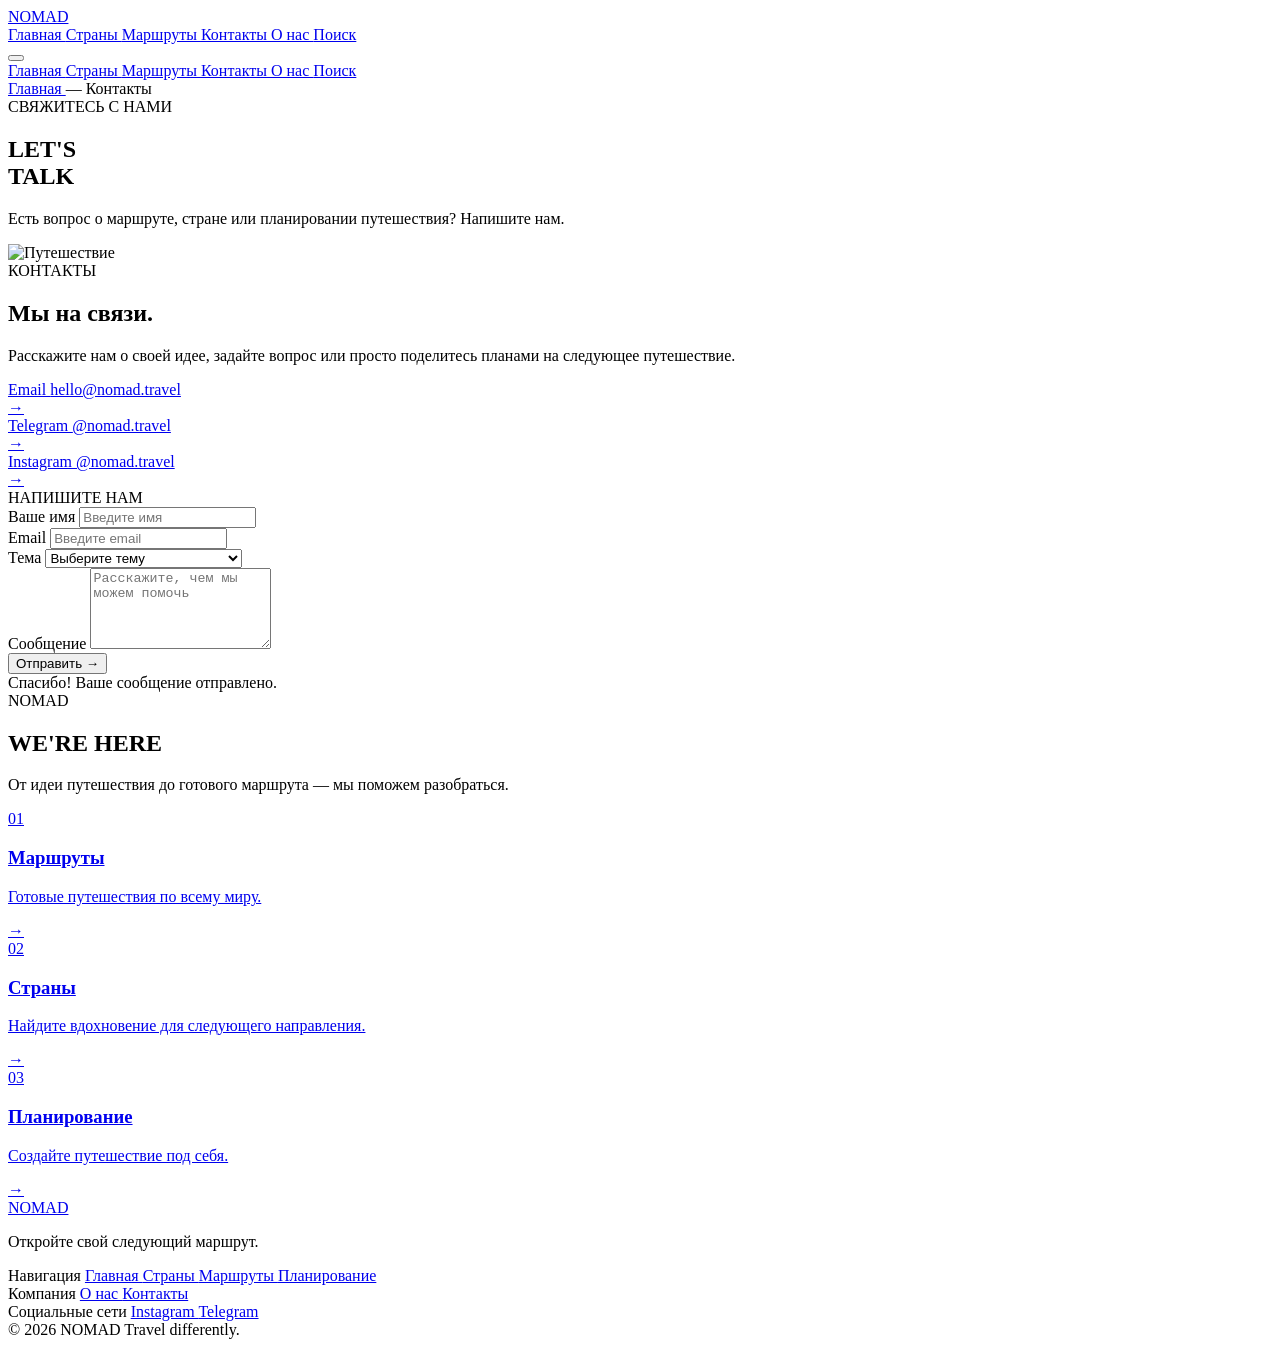
==== contacts.html @ 518cdc27 "Create contacts.html" ====
<!DOCTYPE html>
<html lang="ru">

<head>

    <meta charset="UTF-8">

    <meta
        name="viewport"
        content="width=device-width, initial-scale=1.0"
    >

    <meta
        name="description"
        content="NOMAD — свяжитесь с нами по вопросам путешествий, маршрутов и планирования."
    >

    <title>NOMAD — Контакты</title>


    <!-- Google Font -->

    <link rel="preconnect" href="https://fonts.googleapis.com">

    <link
        rel="preconnect"
        href="https://fonts.gstatic.com"
        crossorigin
    >

    <link
        href="https://fonts.googleapis.com/css2?family=Manrope:wght@400;500;600;700&display=swap"
        rel="stylesheet"
    >


    <!-- CSS -->

    <link
        rel="stylesheet"
        href="css/contacts.css"
    >

</head>


<body>


    <!-- =========================================
         HEADER
    ========================================== -->

    <header class="header">

        <div class="container header__inner">


            <a
                href="index.html"
                class="logo"
            >
                NOMAD
            </a>


            <nav class="navigation">

                <a
                    href="index.html"
                    class="navigation__link"
                >
                    Главная
                </a>

                <a
                    href="countries.html"
                    class="navigation__link"
                >
                    Страны
                </a>

                <a
                    href="routes.html"
                    class="navigation__link"
                >
                    Маршруты
                </a>

                <a
                    href="contacts.html"
                    class="navigation__link active"
                >
                    Контакты
                </a>

                <a
                    href="about.html"
                    class="navigation__link"
                >
                    О нас
                </a>

                <a
                    href="search.html"
                    class="navigation__search"
                >
                    <span class="search-icon"></span>
                    Поиск
                </a>

            </nav>


            <!-- Mobile menu -->

            <button
                class="menu-button"
                type="button"
                aria-label="Открыть меню"
                aria-expanded="false"
            >

                <span></span>
                <span></span>
                <span></span>

            </button>

        </div>


        <!-- Mobile navigation -->

        <div class="mobile-navigation">

            <a href="index.html">
                Главная
            </a>

            <a href="countries.html">
                Страны
            </a>

            <a href="routes.html">
                Маршруты
            </a>

            <a href="contacts.html">
                Контакты
            </a>

            <a href="about.html">
                О нас
            </a>

            <a href="search.html">
                Поиск
            </a>

        </div>

    </header>



    <main>


        <!-- =========================================
             CONTACT HERO
        ========================================== -->

        <section class="contact-hero">

            <div class="container">


                <!-- Breadcrumb -->

                <div class="breadcrumb">

                    <a href="index.html">
                        Главная
                    </a>

                    <span>—</span>

                    <span>
                        Контакты
                    </span>

                </div>



                <div class="contact-hero__grid">


                    <div class="contact-hero__content">


                        <span class="section-label">
                            СВЯЖИТЕСЬ С НАМИ
                        </span>


                        <h1>
                            LET'S
                            <br>
                            TALK
                        </h1>


                        <p>
                            Есть вопрос о маршруте, стране
                            или планировании путешествия?
                            Напишите нам.
                        </p>


                    </div>



                    <div class="contact-hero__image">

                        <img
                            src="https://images.unsplash.com/photo-1527631746610-bca00a040d60?auto=format&fit=crop&w=1600&q=90"
                            alt="Путешествие"
                        >

                    </div>


                </div>

            </div>

        </section>



        <!-- =========================================
             CONTACT INFORMATION
        ========================================== -->

        <section class="contact-info">

            <div class="container">

                <div class="contact-info__grid">


                    <!-- CONTACTS -->

                    <div class="contact-details">


                        <span class="section-label">
                            КОНТАКТЫ
                        </span>


                        <h2>
                            Мы на связи.
                        </h2>


                        <p class="contact-details__text">
                            Расскажите нам о своей идее,
                            задайте вопрос или просто
                            поделитесь планами на
                            следующее путешествие.
                        </p>



                        <div class="contact-links">


                            <a
                                href="mailto:hello@nomad.travel"
                                class="contact-link"
                            >

                                <div>

                                    <span class="contact-link__label">
                                        Email
                                    </span>

                                    <span class="contact-link__value">
                                        hello@nomad.travel
                                    </span>

                                </div>

                                <span class="contact-link__arrow">
                                    →
                                </span>

                            </a>



                            <a
                                href="#"
                                class="contact-link"
                            >

                                <div>

                                    <span class="contact-link__label">
                                        Telegram
                                    </span>

                                    <span class="contact-link__value">
                                        @nomad.travel
                                    </span>

                                </div>

                                <span class="contact-link__arrow">
                                    →
                                </span>

                            </a>



                            <a
                                href="#"
                                class="contact-link"
                            >

                                <div>

                                    <span class="contact-link__label">
                                        Instagram
                                    </span>

                                    <span class="contact-link__value">
                                        @nomad.travel
                                    </span>

                                </div>

                                <span class="contact-link__arrow">
                                    →
                                </span>

                            </a>


                        </div>

                    </div>



                    <!-- FORM -->

                    <div class="contact-form-wrapper">


                        <span class="section-label">
                            НАПИШИТЕ НАМ
                        </span>


                        <form
                            class="contact-form"
                            id="contactForm"
                        >


                            <div class="form-field">

                                <label for="name">
                                    Ваше имя
                                </label>

                                <input
                                    type="text"
                                    id="name"
                                    name="name"
                                    placeholder="Введите имя"
                                    required
                                >

                            </div>



                            <div class="form-field">

                                <label for="email">
                                    Email
                                </label>

                                <input
                                    type="email"
                                    id="email"
                                    name="email"
                                    placeholder="Введите email"
                                    required
                                >

                            </div>



                            <div class="form-field">

                                <label for="subject">
                                    Тема
                                </label>

                                <select
                                    id="subject"
                                    name="subject"
                                >

                                    <option value="">
                                        Выберите тему
                                    </option>

                                    <option value="route">
                                        Готовый маршрут
                                    </option>

                                    <option value="planning">
                                        Планирование путешествия
                                    </option>

                                    <option value="country">
                                        Вопрос о стране
                                    </option>

                                    <option value="other">
                                        Другое
                                    </option>

                                </select>

                            </div>



                            <div class="form-field">

                                <label for="message">
                                    Сообщение
                                </label>

                                <textarea
                                    id="message"
                                    name="message"
                                    rows="5"
                                    placeholder="Расскажите, чем мы можем помочь"
                                    required
                                ></textarea>

                            </div>



                            <button
                                type="submit"
                                class="form-button"
                            >

                                Отправить

                                <span>
                                    →
                                </span>

                            </button>


                            <div
                                class="form-success"
                                id="formSuccess"
                            >
                                Спасибо! Ваше сообщение отправлено.
                            </div>


                        </form>

                    </div>


                </div>

            </div>

        </section>



        <!-- =========================================
             WE ARE HERE
        ========================================== -->

        <section class="we-are-here">

            <div class="container">


                <div class="we-are-here__top">


                    <div>

                        <span class="section-label">
                            NOMAD
                        </span>

                        <h2>
                            WE'RE HERE
                        </h2>

                    </div>


                    <p>
                        От идеи путешествия до готового
                        маршрута — мы поможем разобраться.
                    </p>


                </div>



                <div class="contact-cards">


                    <!-- CARD 01 -->

                    <a
                        href="routes.html"
                        class="contact-card"
                    >

                        <div class="contact-card__number">
                            01
                        </div>


                        <div class="contact-card__content">

                            <h3>
                                Маршруты
                            </h3>

                            <p>
                                Готовые путешествия
                                по всему миру.
                            </p>

                        </div>


                        <span class="contact-card__arrow">
                            →
                        </span>

                    </a>



                    <!-- CARD 02 -->

                    <a
                        href="countries.html"
                        class="contact-card"
                    >

                        <div class="contact-card__number">
                            02
                        </div>


                        <div class="contact-card__content">

                            <h3>
                                Страны
                            </h3>

                            <p>
                                Найдите вдохновение
                                для следующего направления.
                            </p>

                        </div>


                        <span class="contact-card__arrow">
                            →
                        </span>

                    </a>



                    <!-- CARD 03 -->

                    <a
                        href="plan.html"
                        class="contact-card"
                    >

                        <div class="contact-card__number">
                            03
                        </div>


                        <div class="contact-card__content">

                            <h3>
                                Планирование
                            </h3>

                            <p>
                                Создайте путешествие
                                под себя.
                            </p>

                        </div>


                        <span class="contact-card__arrow">
                            →
                        </span>

                    </a>


                </div>

            </div>

        </section>


    </main>



    <!-- =========================================
         FOOTER
    ========================================== -->

    <footer class="footer">

        <div class="container">


            <div class="footer__top">


                <div class="footer__brand">

                    <a
                        href="index.html"
                        class="logo"
                    >
                        NOMAD
                    </a>


                    <p>
                        Откройте свой следующий маршрут.
                    </p>

                </div>



                <div class="footer__links">


                    <div class="footer__column">

                        <span>
                            Навигация
                        </span>

                        <a href="index.html">
                            Главная
                        </a>

                        <a href="countries.html">
                            Страны
                        </a>

                        <a href="routes.html">
                            Маршруты
                        </a>

                        <a href="plan.html">
                            Планирование
                        </a>

                    </div>



                    <div class="footer__column">

                        <span>
                            Компания
                        </span>

                        <a href="about.html">
                            О нас
                        </a>

                        <a href="contacts.html">
                            Контакты
                        </a>

                    </div>



                    <div class="footer__column">

                        <span>
                            Социальные сети
                        </span>

                        <a href="#">
                            Instagram
                        </a>

                        <a href="#">
                            Telegram
                        </a>

                    </div>


                </div>


            </div>



            <div class="footer__bottom">

                <span>
                    © 2026 NOMAD
                </span>

                <span>
                    Travel differently.
                </span>

            </div>


        </div>

    </footer>



    <!-- JavaScript -->

    <script src="js/contacts.js"></script>

</body>

</html>
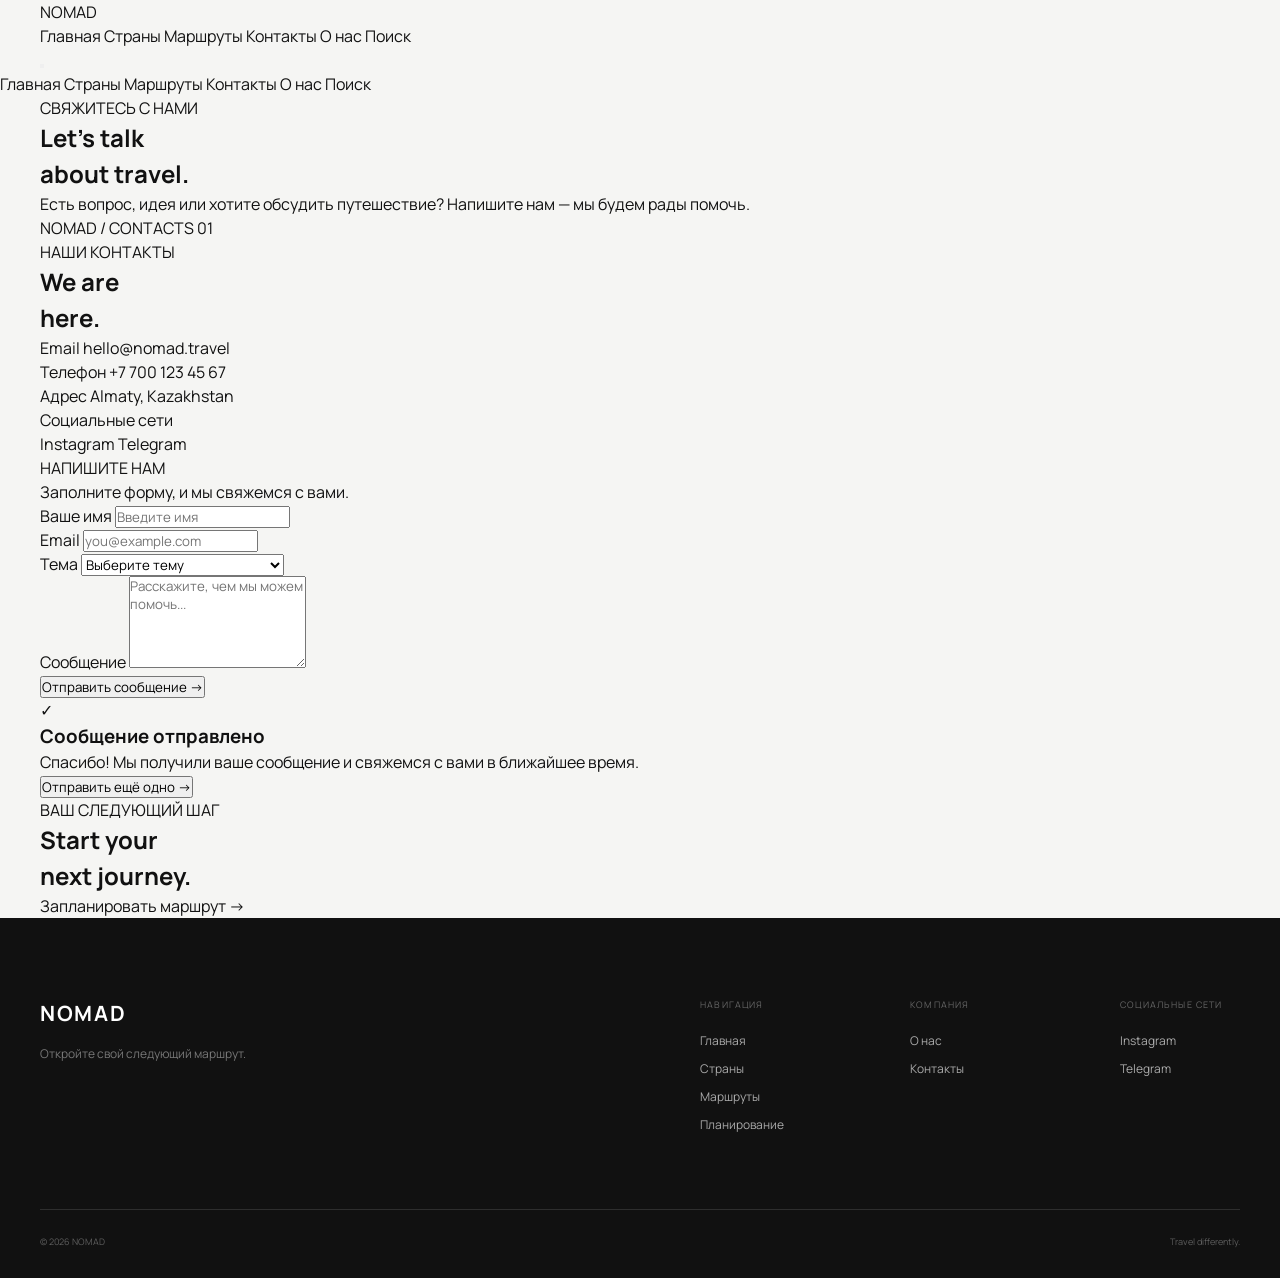
==== commit 149ad42a: "Create contacts.html" ====
--- a/contacts.html
+++ b/contacts.html
@@ -12,7 +12,7 @@
 
     <meta
         name="description"
-        content="NOMAD — свяжитесь с нами по вопросам путешествий, маршрутов и планирования."
+        content="NOMAD — контакты. Свяжитесь с нами по вопросам путешествий, маршрутов и сотрудничества."
     >
 
     <title>NOMAD — Контакты</title>
@@ -34,7 +34,15 @@
     >
 
 
-    <!-- CSS -->
+    <!-- Main CSS -->
+
+    <link
+        rel="stylesheet"
+        href="css/style.css"
+    >
+
+
+    <!-- Contacts CSS -->
 
     <link
         rel="stylesheet"
@@ -51,71 +59,73 @@
          HEADER
     ========================================== -->
 
-    <header class="header">
-
-        <div class="container header__inner">
+    <header class="contacts-header">
+
+        <div class="container contacts-header__inner">
 
 
             <a
                 href="index.html"
-                class="logo"
+                class="contacts-logo"
             >
                 NOMAD
             </a>
 
 
-            <nav class="navigation">
+            <!-- Desktop navigation -->
+
+            <nav class="contacts-navigation">
 
                 <a
                     href="index.html"
-                    class="navigation__link"
+                    class="contacts-navigation__link"
                 >
                     Главная
                 </a>
 
                 <a
                     href="countries.html"
-                    class="navigation__link"
+                    class="contacts-navigation__link"
                 >
                     Страны
                 </a>
 
                 <a
                     href="routes.html"
-                    class="navigation__link"
+                    class="contacts-navigation__link"
                 >
                     Маршруты
                 </a>
 
                 <a
                     href="contacts.html"
-                    class="navigation__link active"
+                    class="contacts-navigation__link active"
                 >
                     Контакты
                 </a>
 
                 <a
                     href="about.html"
-                    class="navigation__link"
+                    class="contacts-navigation__link"
                 >
                     О нас
                 </a>
 
                 <a
                     href="search.html"
-                    class="navigation__search"
+                    class="contacts-navigation__search"
                 >
-                    <span class="search-icon"></span>
+                    <span class="contacts-search-icon"></span>
                     Поиск
                 </a>
 
             </nav>
 
 
-            <!-- Mobile menu -->
+            <!-- Mobile menu button -->
 
             <button
-                class="menu-button"
+                class="contacts-menu-button"
                 type="button"
                 aria-label="Открыть меню"
                 aria-expanded="false"
@@ -132,7 +142,7 @@
 
         <!-- Mobile navigation -->
 
-        <div class="mobile-navigation">
+        <div class="contacts-mobile-navigation">
 
             <a href="index.html">
                 Главная
@@ -168,274 +178,253 @@
 
 
         <!-- =========================================
-             CONTACT HERO
+             HERO
         ========================================== -->
 
-        <section class="contact-hero">
+        <section class="contacts-hero">
 
             <div class="container">
 
-
-                <!-- Breadcrumb -->
-
-                <div class="breadcrumb">
-
-                    <a href="index.html">
-                        Главная
-                    </a>
-
-                    <span>—</span>
+                <div class="contacts-hero__content">
+
+                    <span class="contacts-label">
+                        СВЯЖИТЕСЬ С НАМИ
+                    </span>
+
+
+                    <h1>
+                        Let's talk
+                        <br>
+                        about travel.
+                    </h1>
+
+
+                    <p>
+                        Есть вопрос, идея или хотите
+                        обсудить путешествие?
+                        Напишите нам — мы будем рады помочь.
+                    </p>
+
+                </div>
+
+
+                <div class="contacts-hero__bottom">
 
                     <span>
-                        Контакты
+                        NOMAD / CONTACTS
                     </span>
 
+                    <span class="contacts-hero__line"></span>
+
+                    <span>
+                        01
+                    </span>
+
                 </div>
 
-
-
-                <div class="contact-hero__grid">
-
-
-                    <div class="contact-hero__content">
-
-
-                        <span class="section-label">
-                            СВЯЖИТЕСЬ С НАМИ
+            </div>
+
+        </section>
+
+
+
+        <!-- =========================================
+             CONTACTS
+        ========================================== -->
+
+        <section class="contacts-section">
+
+            <div class="container">
+
+                <div class="contacts-layout">
+
+
+                    <!-- =================================
+                         CONTACT INFORMATION
+                    ================================== -->
+
+                    <div class="contacts-information">
+
+                        <span class="contacts-label">
+                            НАШИ КОНТАКТЫ
                         </span>
 
 
-                        <h1>
-                            LET'S
+                        <h2>
+                            We are
                             <br>
-                            TALK
-                        </h1>
-
-
-                        <p>
-                            Есть вопрос о маршруте, стране
-                            или планировании путешествия?
-                            Напишите нам.
-                        </p>
-
+                            here.
+                        </h2>
+
+
+                        <div class="contacts-list">
+
+
+                            <div class="contact-item">
+
+                                <span class="contact-item__label">
+                                    Email
+                                </span>
+
+                                <a
+                                    href="mailto:hello@nomad.travel"
+                                    class="contact-item__value"
+                                >
+                                    hello@nomad.travel
+                                </a>
+
+                            </div>
+
+
+                            <div class="contact-item">
+
+                                <span class="contact-item__label">
+                                    Телефон
+                                </span>
+
+                                <a
+                                    href="tel:+77001234567"
+                                    class="contact-item__value"
+                                >
+                                    +7 700 123 45 67
+                                </a>
+
+                            </div>
+
+
+                            <div class="contact-item">
+
+                                <span class="contact-item__label">
+                                    Адрес
+                                </span>
+
+                                <span class="contact-item__value">
+                                    Almaty, Kazakhstan
+                                </span>
+
+                            </div>
+
+
+                            <div class="contact-item">
+
+                                <span class="contact-item__label">
+                                    Социальные сети
+                                </span>
+
+                                <div class="contacts-socials">
+
+                                    <a href="#">
+                                        Instagram
+                                    </a>
+
+                                    <a href="#">
+                                        Telegram
+                                    </a>
+
+                                </div>
+
+                            </div>
+
+
+                        </div>
 
                     </div>
 
 
 
-                    <div class="contact-hero__image">
-
-                        <img
-                            src="https://images.unsplash.com/photo-1527631746610-bca00a040d60?auto=format&fit=crop&w=1600&q=90"
-                            alt="Путешествие"
+                    <!-- =================================
+                         FORM
+                    ================================== -->
+
+                    <div class="contacts-form-wrapper">
+
+
+                        <div class="contacts-form-heading">
+
+                            <span class="contacts-label">
+                                НАПИШИТЕ НАМ
+                            </span>
+
+                            <p>
+                                Заполните форму, и мы
+                                свяжемся с вами.
+                            </p>
+
+                        </div>
+
+
+                        <form
+                            class="contacts-form"
+                            id="contactsForm"
                         >
 
-                    </div>
-
-
-                </div>
-
-            </div>
-
-        </section>
-
-
-
-        <!-- =========================================
-             CONTACT INFORMATION
-        ========================================== -->
-
-        <section class="contact-info">
-
-            <div class="container">
-
-                <div class="contact-info__grid">
-
-
-                    <!-- CONTACTS -->
-
-                    <div class="contact-details">
-
-
-                        <span class="section-label">
-                            КОНТАКТЫ
-                        </span>
-
-
-                        <h2>
-                            Мы на связи.
-                        </h2>
-
-
-                        <p class="contact-details__text">
-                            Расскажите нам о своей идее,
-                            задайте вопрос или просто
-                            поделитесь планами на
-                            следующее путешествие.
-                        </p>
-
-
-
-                        <div class="contact-links">
-
-
-                            <a
-                                href="mailto:hello@nomad.travel"
-                                class="contact-link"
-                            >
-
-                                <div>
-
-                                    <span class="contact-link__label">
-                                        Email
-                                    </span>
-
-                                    <span class="contact-link__value">
-                                        hello@nomad.travel
-                                    </span>
-
-                                </div>
-
-                                <span class="contact-link__arrow">
-                                    →
-                                </span>
-
-                            </a>
-
-
-
-                            <a
-                                href="#"
-                                class="contact-link"
-                            >
-
-                                <div>
-
-                                    <span class="contact-link__label">
-                                        Telegram
-                                    </span>
-
-                                    <span class="contact-link__value">
-                                        @nomad.travel
-                                    </span>
-
-                                </div>
-
-                                <span class="contact-link__arrow">
-                                    →
-                                </span>
-
-                            </a>
-
-
-
-                            <a
-                                href="#"
-                                class="contact-link"
-                            >
-
-                                <div>
-
-                                    <span class="contact-link__label">
-                                        Instagram
-                                    </span>
-
-                                    <span class="contact-link__value">
-                                        @nomad.travel
-                                    </span>
-
-                                </div>
-
-                                <span class="contact-link__arrow">
-                                    →
-                                </span>
-
-                            </a>
-
-
-                        </div>
-
-                    </div>
-
-
-
-                    <!-- FORM -->
-
-                    <div class="contact-form-wrapper">
-
-
-                        <span class="section-label">
-                            НАПИШИТЕ НАМ
-                        </span>
-
-
-                        <form
-                            class="contact-form"
-                            id="contactForm"
-                        >
-
-
-                            <div class="form-field">
-
-                                <label for="name">
+
+                            <div class="contacts-field">
+
+                                <label for="contactName">
                                     Ваше имя
                                 </label>
 
                                 <input
                                     type="text"
-                                    id="name"
+                                    id="contactName"
                                     name="name"
                                     placeholder="Введите имя"
+                                    autocomplete="name"
                                     required
                                 >
 
                             </div>
 
 
-
-                            <div class="form-field">
-
-                                <label for="email">
+                            <div class="contacts-field">
+
+                                <label for="contactEmail">
                                     Email
                                 </label>
 
                                 <input
                                     type="email"
-                                    id="email"
+                                    id="contactEmail"
                                     name="email"
-                                    placeholder="Введите email"
+                                    placeholder="you@example.com"
+                                    autocomplete="email"
                                     required
                                 >
 
                             </div>
 
 
-
-                            <div class="form-field">
-
-                                <label for="subject">
+                            <div class="contacts-field">
+
+                                <label for="contactSubject">
                                     Тема
                                 </label>
 
                                 <select
-                                    id="subject"
+                                    id="contactSubject"
                                     name="subject"
+                                    required
                                 >
 
-                                    <option value="">
+                                    <option
+                                        value=""
+                                        selected
+                                        disabled
+                                    >
                                         Выберите тему
                                     </option>
 
                                     <option value="route">
-                                        Готовый маршрут
+                                        Вопрос о маршруте
                                     </option>
 
                                     <option value="planning">
                                         Планирование путешествия
                                     </option>
 
-                                    <option value="country">
-                                        Вопрос о стране
+                                    <option value="cooperation">
+                                        Сотрудничество
                                     </option>
 
                                     <option value="other">
@@ -447,31 +436,29 @@
                             </div>
 
 
-
-                            <div class="form-field">
-
-                                <label for="message">
+                            <div class="contacts-field">
+
+                                <label for="contactMessage">
                                     Сообщение
                                 </label>
 
                                 <textarea
-                                    id="message"
+                                    id="contactMessage"
                                     name="message"
                                     rows="5"
-                                    placeholder="Расскажите, чем мы можем помочь"
+                                    placeholder="Расскажите, чем мы можем помочь..."
                                     required
                                 ></textarea>
 
                             </div>
 
 
-
                             <button
                                 type="submit"
-                                class="form-button"
+                                class="contacts-submit"
                             >
 
-                                Отправить
+                                Отправить сообщение
 
                                 <span>
                                     →
@@ -480,15 +467,39 @@
                             </button>
 
 
-                            <div
-                                class="form-success"
-                                id="formSuccess"
+                        </form>
+
+
+                        <!-- Success message -->
+
+                        <div
+                            class="contacts-success"
+                            id="contactsSuccess"
+                        >
+
+                            <div class="contacts-success__icon">
+                                ✓
+                            </div>
+
+                            <h3>
+                                Сообщение отправлено
+                            </h3>
+
+                            <p>
+                                Спасибо! Мы получили ваше сообщение
+                                и свяжемся с вами в ближайшее время.
+                            </p>
+
+                            <button
+                                type="button"
+                                id="sendAnotherMessage"
                             >
-                                Спасибо! Ваше сообщение отправлено.
-                            </div>
-
-
-                        </form>
+                                Отправить ещё одно
+                                <span>→</span>
+                            </button>
+
+                        </div>
+
 
                     </div>
 
@@ -502,138 +513,40 @@
 
 
         <!-- =========================================
-             WE ARE HERE
+             CTA
         ========================================== -->
 
-        <section class="we-are-here">
+        <section class="contacts-cta">
 
             <div class="container">
 
-
-                <div class="we-are-here__top">
+                <div class="contacts-cta__inner">
 
 
                     <div>
 
-                        <span class="section-label">
-                            NOMAD
+                        <span class="contacts-label">
+                            ВАШ СЛЕДУЮЩИЙ ШАГ
                         </span>
 
+
                         <h2>
-                            WE'RE HERE
+                            Start your
+                            <br>
+                            next journey.
                         </h2>
 
                     </div>
 
-
-                    <p>
-                        От идеи путешествия до готового
-                        маршрута — мы поможем разобраться.
-                    </p>
-
-
-                </div>
-
-
-
-                <div class="contact-cards">
-
-
-                    <!-- CARD 01 -->
-
-                    <a
-                        href="routes.html"
-                        class="contact-card"
-                    >
-
-                        <div class="contact-card__number">
-                            01
-                        </div>
-
-
-                        <div class="contact-card__content">
-
-                            <h3>
-                                Маршруты
-                            </h3>
-
-                            <p>
-                                Готовые путешествия
-                                по всему миру.
-                            </p>
-
-                        </div>
-
-
-                        <span class="contact-card__arrow">
-                            →
-                        </span>
-
-                    </a>
-
-
-
-                    <!-- CARD 02 -->
-
-                    <a
-                        href="countries.html"
-                        class="contact-card"
-                    >
-
-                        <div class="contact-card__number">
-                            02
-                        </div>
-
-
-                        <div class="contact-card__content">
-
-                            <h3>
-                                Страны
-                            </h3>
-
-                            <p>
-                                Найдите вдохновение
-                                для следующего направления.
-                            </p>
-
-                        </div>
-
-
-                        <span class="contact-card__arrow">
-                            →
-                        </span>
-
-                    </a>
-
-
-
-                    <!-- CARD 03 -->
 
                     <a
                         href="plan.html"
-                        class="contact-card"
+                        class="contacts-cta__button"
                     >
 
-                        <div class="contact-card__number">
-                            03
-                        </div>
-
-
-                        <div class="contact-card__content">
-
-                            <h3>
-                                Планирование
-                            </h3>
-
-                            <p>
-                                Создайте путешествие
-                                под себя.
-                            </p>
-
-                        </div>
-
-
-                        <span class="contact-card__arrow">
+                        Запланировать маршрут
+
+                        <span>
                             →
                         </span>
 
--- a/css/style.css
+++ b/css/style.css
@@ -0,0 +1,1793 @@
+/* =========================================
+   RESET
+========================================= */
+
+* {
+    margin: 0;
+    padding: 0;
+    box-sizing: border-box;
+}
+
+
+html {
+    scroll-behavior: smooth;
+}
+
+
+body {
+    font-family: "Manrope", sans-serif;
+
+    background: #f5f5f3;
+
+    color: #111111;
+
+    line-height: 1.5;
+
+    overflow-x: hidden;
+}
+
+
+body.modal-open,
+body.menu-open {
+    overflow: hidden;
+}
+
+
+a {
+    color: inherit;
+
+    text-decoration: none;
+}
+
+
+button {
+    font-family: inherit;
+
+    cursor: pointer;
+}
+
+
+img {
+    display: block;
+
+    width: 100%;
+    height: 100%;
+
+    object-fit: cover;
+}
+
+
+
+/* =========================================
+   VARIABLES
+========================================= */
+
+:root {
+
+    --black: #111111;
+
+    --white: #ffffff;
+
+    --gray: #777777;
+
+    --background: #f5f5f3;
+
+    --border: #ddddda;
+
+    --transition: 0.35s ease;
+
+    --container: 1320px;
+}
+
+
+
+/* =========================================
+   CONTAINER
+========================================= */
+
+.container {
+
+    width:
+        min(
+            calc(100% - 80px),
+            var(--container)
+        );
+
+    margin: 0 auto;
+}
+
+
+
+/* =========================================
+   HEADER
+========================================= */
+
+.header {
+
+    position: absolute;
+
+    top: 0;
+    left: 0;
+
+    z-index: 100;
+
+    width: 100%;
+
+    color: white;
+}
+
+
+.header__inner {
+
+    height: 90px;
+
+    display: flex;
+
+    align-items: center;
+
+    justify-content: space-between;
+}
+
+
+.logo {
+
+    font-size: 21px;
+
+    font-weight: 700;
+
+    letter-spacing: 0.08em;
+}
+
+
+.navigation {
+
+    display: flex;
+
+    align-items: center;
+
+    gap: 32px;
+
+    font-size: 12px;
+}
+
+
+.navigation__link {
+
+    position: relative;
+
+    opacity: 0.72;
+
+    transition:
+        opacity var(--transition);
+}
+
+
+.navigation__link:hover,
+.navigation__link.active {
+
+    opacity: 1;
+}
+
+
+.navigation__link::after {
+
+    content: "";
+
+    position: absolute;
+
+    left: 0;
+    bottom: -7px;
+
+    width: 0;
+    height: 1px;
+
+    background: white;
+
+    transition:
+        width var(--transition);
+}
+
+
+.navigation__link:hover::after,
+.navigation__link.active::after {
+
+    width: 100%;
+}
+
+
+.navigation__search {
+
+    display: flex;
+
+    align-items: center;
+
+    gap: 8px;
+
+    margin-left: 10px;
+
+    font-size: 12px;
+}
+
+
+.search-icon {
+
+    width: 13px;
+    height: 13px;
+
+    position: relative;
+
+    border: 1px solid white;
+
+    border-radius: 50%;
+}
+
+
+.search-icon::after {
+
+    content: "";
+
+    position: absolute;
+
+    right: -4px;
+    bottom: -2px;
+
+    width: 5px;
+    height: 1px;
+
+    background: white;
+
+    transform: rotate(45deg);
+}
+
+
+
+/* =========================================
+   MOBILE MENU
+========================================= */
+
+.menu-button {
+
+    display: none;
+
+    width: 35px;
+    height: 35px;
+
+    border: none;
+
+    background: transparent;
+
+    flex-direction: column;
+
+    align-items: flex-end;
+
+    justify-content: center;
+
+    gap: 5px;
+}
+
+
+.menu-button span {
+
+    width: 24px;
+    height: 1px;
+
+    background: white;
+
+    transition:
+        transform var(--transition),
+        opacity var(--transition);
+}
+
+
+.menu-button span:nth-child(2) {
+
+    width: 17px;
+}
+
+
+.menu-button.active span:nth-child(1) {
+
+    transform:
+        translateY(6px)
+        rotate(45deg);
+}
+
+
+.menu-button.active span:nth-child(2) {
+
+    opacity: 0;
+}
+
+
+.menu-button.active span:nth-child(3) {
+
+    width: 24px;
+
+    transform:
+        translateY(-6px)
+        rotate(-45deg);
+}
+
+
+.mobile-navigation {
+
+    display: none;
+}
+
+
+
+/* =========================================
+   HERO
+========================================= */
+
+.hero {
+
+    position: relative;
+
+    height: 100vh;
+
+    min-height: 700px;
+
+    color: white;
+
+    overflow: hidden;
+}
+
+
+.hero__image {
+
+    position: absolute;
+
+    inset: 0;
+
+    background-image:
+        url(
+            "https://images.unsplash.com/photo-1500534623283-312aade485b7?auto=format&fit=crop&w=2200&q=90"
+        );
+
+    background-position: center;
+
+    background-size: cover;
+
+    transform: scale(1.02);
+
+    transition:
+        transform 0.1s linear;
+}
+
+
+.hero__overlay {
+
+    position: absolute;
+
+    inset: 0;
+
+    background:
+        linear-gradient(
+            90deg,
+            rgba(0,0,0,0.45),
+            rgba(0,0,0,0.08)
+        );
+}
+
+
+.hero__content {
+
+    position: relative;
+
+    z-index: 2;
+
+    height: 100%;
+
+    display: flex;
+
+    align-items: center;
+}
+
+
+.hero__text {
+
+    max-width: 850px;
+
+    padding-top: 60px;
+}
+
+
+.hero h1 {
+
+    font-size:
+        clamp(60px, 8vw, 112px);
+
+    line-height: 0.95;
+
+    letter-spacing: -0.055em;
+
+    font-weight: 600;
+}
+
+
+.hero__text p {
+
+    max-width: 530px;
+
+    margin:
+        32px 0 30px;
+
+    font-size: 15px;
+
+    line-height: 1.7;
+
+    color:
+        rgba(255,255,255,0.86);
+}
+
+
+
+/* =========================================
+   TRANSPARENT BUTTONS
+========================================= */
+
+.hero__button,
+.route-modal__button,
+.plan__button {
+
+    display: inline-flex;
+
+    align-items: center;
+
+    justify-content: center;
+
+    gap: 18px;
+
+    padding:
+        13px 21px;
+
+    border:
+        1px solid rgba(255,255,255,0.75);
+
+    border-radius: 100px;
+
+    background:
+        rgba(255,255,255,0.08);
+
+    backdrop-filter:
+        blur(8px);
+
+    color: white;
+
+    font-size: 12px;
+
+    font-weight: 500;
+
+    transition:
+        background var(--transition),
+        color var(--transition),
+        transform var(--transition);
+}
+
+
+.hero__button span,
+.route-modal__button span,
+.plan__button span {
+
+    font-size: 17px;
+
+    line-height: 1;
+
+    transition:
+        transform var(--transition);
+}
+
+
+.hero__button:hover,
+.route-modal__button:hover,
+.plan__button:hover {
+
+    background: white;
+
+    color: black;
+
+    transform:
+        translateY(-2px);
+}
+
+
+.hero__button:hover span,
+.route-modal__button:hover span,
+.plan__button:hover span {
+
+    transform:
+        translateX(3px);
+}
+
+
+
+/* =========================================
+   HERO BOTTOM
+========================================= */
+
+.hero__bottom {
+
+    position: absolute;
+
+    z-index: 3;
+
+    left: 0;
+    bottom: 30px;
+
+    width: 100%;
+}
+
+
+.hero__bottom-inner {
+
+    display: flex;
+
+    align-items: center;
+
+    gap: 15px;
+
+    font-size: 9px;
+
+    text-transform: uppercase;
+
+    letter-spacing: 0.13em;
+
+    color:
+        rgba(255,255,255,0.65);
+}
+
+
+.hero__line {
+
+    width: 55px;
+
+    height: 1px;
+
+    background:
+        rgba(255,255,255,0.5);
+}
+
+
+
+/* =========================================
+   JOURNEYS
+========================================= */
+
+.journeys {
+
+    padding:
+        125px 0;
+
+    background:
+        var(--background);
+}
+
+
+.section-top {
+
+    display: flex;
+
+    align-items: flex-end;
+
+    justify-content: space-between;
+
+    margin-bottom: 55px;
+}
+
+
+.section-label {
+
+    display: block;
+
+    margin-bottom: 15px;
+
+    font-size: 10px;
+
+    font-weight: 700;
+
+    letter-spacing: 0.15em;
+
+    text-transform: uppercase;
+
+    color: var(--gray);
+}
+
+
+.section-top h2 {
+
+    font-size:
+        clamp(38px, 5vw, 65px);
+
+    font-weight: 500;
+
+    letter-spacing: -0.045em;
+}
+
+
+.view-all {
+
+    display: flex;
+
+    align-items: center;
+
+    gap: 12px;
+
+    padding-bottom: 5px;
+
+    border-bottom:
+        1px solid var(--black);
+
+    font-size: 12px;
+
+    transition:
+        opacity var(--transition);
+}
+
+
+.view-all:hover {
+
+    opacity: 0.55;
+}
+
+
+.view-all span {
+
+    font-size: 17px;
+}
+
+
+
+/* =========================================
+   JOURNEY CARDS
+========================================= */
+
+.journeys-grid {
+
+    display: grid;
+
+    grid-template-columns:
+        repeat(3, 1fr);
+
+    gap: 22px;
+}
+
+
+.journey-card {
+
+    position: relative;
+
+    min-width: 0;
+
+    overflow: hidden;
+
+    border-radius: 24px;
+
+    background: white;
+
+    box-shadow:
+        0 8px 30px rgba(0,0,0,0.07);
+
+    cursor: pointer;
+
+    transition:
+        transform 0.45s ease,
+        box-shadow 0.45s ease;
+}
+
+
+.journey-card:hover {
+
+    transform:
+        translateY(-8px);
+
+    box-shadow:
+        0 20px 45px rgba(0,0,0,0.12);
+}
+
+
+.journey-card__image {
+
+    position: relative;
+
+    height: 500px;
+
+    overflow: hidden;
+}
+
+
+.journey-card__image img {
+
+    transition:
+        transform 0.7s ease;
+}
+
+
+.journey-card:hover
+.journey-card__image img {
+
+    transform:
+        scale(1.05);
+}
+
+
+.journey-card__country {
+
+    position: absolute;
+
+    top: 24px;
+    left: 24px;
+
+    font-size: 28px;
+
+    font-weight: 600;
+
+    letter-spacing: -0.04em;
+
+    color: white;
+
+    text-shadow:
+        0 2px 15px rgba(0,0,0,0.3);
+}
+
+
+.journey-card__number {
+
+    position: absolute;
+
+    top: 27px;
+    right: 25px;
+
+    font-size: 10px;
+
+    letter-spacing: 0.12em;
+
+    color:
+        rgba(255,255,255,0.8);
+}
+
+
+.journey-card__bottom {
+
+    min-height: 105px;
+
+    display: flex;
+
+    align-items: center;
+
+    justify-content: space-between;
+
+    gap: 20px;
+
+    padding:
+        20px 22px;
+
+    background: white;
+}
+
+
+.journey-card__route {
+
+    min-width: 0;
+}
+
+
+.journey-card__route h3 {
+
+    margin-bottom: 7px;
+
+    font-size: 13px;
+
+    line-height: 1.4;
+
+    font-weight: 600;
+
+    white-space: nowrap;
+
+    overflow: hidden;
+
+    text-overflow: ellipsis;
+}
+
+
+.journey-card__route span {
+
+    font-size: 11px;
+
+    color: var(--gray);
+}
+
+
+.journey-card__arrow {
+
+    flex-shrink: 0;
+
+    width: 43px;
+    height: 43px;
+
+    display: flex;
+
+    align-items: center;
+
+    justify-content: center;
+
+    border:
+        1px solid #d5d5d2;
+
+    border-radius: 50%;
+
+    background: white;
+
+    color: black;
+
+    font-size: 17px;
+
+    transition:
+        background var(--transition),
+        color var(--transition),
+        transform var(--transition);
+}
+
+
+.journey-card:hover
+.journey-card__arrow {
+
+    background: black;
+
+    color: white;
+
+    border-color: black;
+
+    transform:
+        translateX(3px);
+}
+
+
+
+/* =========================================
+   PLAN
+========================================= */
+
+.plan {
+
+    padding:
+        125px 0;
+
+    background:
+        #e9e8e4;
+}
+
+
+.plan__box {
+
+    min-height: 600px;
+
+    background:
+        var(--black);
+
+    color: white;
+}
+
+
+.plan__content {
+
+    min-height: 600px;
+
+    display: flex;
+
+    flex-direction: column;
+
+    justify-content: center;
+
+    padding:
+        70px 80px;
+}
+
+
+.plan__content .section-label {
+
+    color: #777;
+}
+
+
+.plan__content h2 {
+
+    max-width: 500px;
+
+    font-size:
+        clamp(48px, 6vw, 78px);
+
+    line-height: 0.98;
+
+    letter-spacing: -0.05em;
+
+    font-weight: 500;
+}
+
+
+.plan__content p {
+
+    max-width: 430px;
+
+    margin:
+        30px 0 40px;
+
+    font-size: 14px;
+
+    line-height: 1.7;
+
+    color: #a9a9a9;
+}
+
+
+.plan__button {
+
+    align-self: flex-start;
+
+    border-color:
+        rgba(255,255,255,0.75);
+
+    background:
+        rgba(255,255,255,0.08);
+
+    color: white;
+}
+
+
+
+/* =========================================
+   FOOTER
+========================================= */
+
+.footer {
+
+    padding:
+        80px 0 30px;
+
+    background:
+        var(--black);
+
+    color: white;
+}
+
+
+.footer__top {
+
+    display: flex;
+
+    justify-content: space-between;
+
+    gap: 80px;
+
+    padding-bottom: 75px;
+}
+
+
+.footer__brand p {
+
+    margin-top: 15px;
+
+    font-size: 12px;
+
+    color: #777;
+}
+
+
+.footer__links {
+
+    display: flex;
+
+    gap: 90px;
+}
+
+
+.footer__column {
+
+    display: flex;
+
+    flex-direction: column;
+
+    gap: 10px;
+
+    min-width: 120px;
+}
+
+
+.footer__column span {
+
+    margin-bottom: 10px;
+
+    font-size: 9px;
+
+    letter-spacing: 0.13em;
+
+    text-transform: uppercase;
+
+    color: #666;
+}
+
+
+.footer__column a {
+
+    font-size: 12px;
+
+    color: #aaa;
+
+    transition:
+        color var(--transition);
+}
+
+
+.footer__column a:hover {
+
+    color: white;
+}
+
+
+.footer__bottom {
+
+    display: flex;
+
+    justify-content: space-between;
+
+    padding-top: 25px;
+
+    border-top:
+        1px solid #2e2e2e;
+
+    font-size: 9px;
+
+    color: #5e5e5e;
+}
+
+
+
+/* =========================================
+   ROUTE MODAL
+========================================= */
+
+.route-modal {
+
+    position: fixed;
+
+    inset: 0;
+
+    z-index: 1000;
+
+    display: flex;
+
+    align-items: center;
+
+    justify-content: center;
+
+    padding: 30px;
+
+    visibility: hidden;
+
+    opacity: 0;
+
+    pointer-events: none;
+
+    transition:
+        opacity 0.5s ease,
+        visibility 0.5s ease;
+}
+
+
+.route-modal.open {
+
+    visibility: visible;
+
+    opacity: 1;
+
+    pointer-events: auto;
+}
+
+
+.route-modal__background {
+
+    position: absolute;
+
+    inset: 0;
+
+    background-position: center;
+
+    background-size: cover;
+
+    transform:
+        scale(1.08);
+
+    transition:
+        transform 0.8s cubic-bezier(.2,.8,.2,1);
+}
+
+
+.route-modal.open
+.route-modal__background {
+
+    transform:
+        scale(1);
+}
+
+
+.route-modal__overlay {
+
+    position: absolute;
+
+    inset: 0;
+
+    background:
+        linear-gradient(
+            90deg,
+            rgba(0,0,0,0.62),
+            rgba(0,0,0,0.12)
+        );
+}
+
+
+.route-modal__content {
+
+    position: relative;
+
+    z-index: 2;
+
+    width: 100%;
+
+    max-width: 1320px;
+
+    height: 100%;
+
+    display: flex;
+
+    flex-direction: column;
+
+    justify-content: space-between;
+
+    padding:
+        30px 0;
+
+    color: white;
+
+    transform:
+        translateY(30px);
+
+    opacity: 0;
+
+    transition:
+        transform 0.65s ease 0.1s,
+        opacity 0.65s ease 0.1s;
+}
+
+
+.route-modal.open
+.route-modal__content {
+
+    transform:
+        translateY(0);
+
+    opacity: 1;
+}
+
+
+.route-modal__top {
+
+    display: flex;
+
+    justify-content: space-between;
+
+    align-items: center;
+}
+
+
+.route-modal__country {
+
+    font-size: 38px;
+
+    font-weight: 600;
+
+    letter-spacing: -0.04em;
+}
+
+
+.route-modal__number {
+
+    font-size: 10px;
+
+    letter-spacing: 0.15em;
+
+    opacity: 0.7;
+}
+
+
+.route-modal__center {
+
+    max-width: 800px;
+
+    padding-bottom: 60px;
+}
+
+
+.route-modal__label {
+
+    display: block;
+
+    margin-bottom: 18px;
+
+    font-size: 9px;
+
+    font-weight: 700;
+
+    letter-spacing: 0.15em;
+}
+
+
+.route-modal__center h2 {
+
+    font-size:
+        clamp(40px, 6vw, 78px);
+
+    line-height: 1;
+
+    letter-spacing: -0.05em;
+
+    font-weight: 500;
+}
+
+
+.route-modal__details {
+
+    display: flex;
+
+    align-items: center;
+
+    gap: 15px;
+
+    margin:
+        28px 0 35px;
+
+    font-size: 13px;
+
+    color:
+        rgba(255,255,255,0.75);
+}
+
+
+.route-modal__details strong {
+
+    color: white;
+
+    font-weight: 600;
+}
+
+
+.route-modal__button {
+
+    border-color:
+        rgba(255,255,255,0.75);
+
+    background:
+        rgba(255,255,255,0.08);
+
+    color: white;
+}
+
+
+
+/* =========================================
+   CLOSE BUTTON
+========================================= */
+
+.route-modal__close {
+
+    position: absolute;
+
+    z-index: 5;
+
+    top: 28px;
+    right: 35px;
+
+    width: 50px;
+    height: 50px;
+
+    display: flex;
+
+    align-items: center;
+    justify-content: center;
+
+    padding: 0;
+
+    border:
+        1px solid rgba(255,255,255,0.6);
+
+    border-radius: 50%;
+
+    background:
+        rgba(0,0,0,0.1);
+
+    backdrop-filter:
+        blur(8px);
+}
+
+
+.route-modal__close span {
+
+    position: absolute;
+
+    top: 50%;
+    left: 50%;
+
+    width: 22px;
+    height: 1px;
+
+    margin: 0;
+
+    background: white;
+
+    transform-origin: center;
+
+    transition:
+        background var(--transition);
+}
+
+
+.route-modal__close span:first-child {
+
+    transform:
+        translate(-50%, -50%)
+        rotate(45deg);
+}
+
+
+.route-modal__close span:last-child {
+
+    transform:
+        translate(-50%, -50%)
+        rotate(-45deg);
+}
+
+
+.route-modal__close:hover {
+
+    background: white;
+}
+
+
+.route-modal__close:hover span {
+
+    background: black;
+}
+
+
+
+/* =========================================
+   TABLET
+========================================= */
+
+@media (max-width: 1000px) {
+
+
+    .container {
+
+        width:
+            calc(100% - 50px);
+    }
+
+
+    .navigation {
+
+        display: none;
+    }
+
+
+    .menu-button {
+
+        display: flex;
+    }
+
+
+    .mobile-navigation {
+
+        position: fixed;
+
+        inset: 0;
+
+        z-index: -1;
+
+        display: flex;
+
+        flex-direction: column;
+
+        justify-content: center;
+
+        gap: 25px;
+
+        padding:
+            100px 25px 40px;
+
+        background:
+            var(--black);
+
+        opacity: 0;
+
+        visibility: hidden;
+
+        transform:
+            translateY(-10px);
+
+        transition:
+            opacity var(--transition),
+            visibility var(--transition),
+            transform var(--transition);
+    }
+
+
+    .mobile-navigation.open {
+
+        opacity: 1;
+
+        visibility: visible;
+
+        transform:
+            translateY(0);
+    }
+
+
+    .mobile-navigation a {
+
+        font-size: 34px;
+
+        font-weight: 500;
+
+        letter-spacing: -0.04em;
+    }
+
+
+    .journeys-grid {
+
+        grid-template-columns:
+            1fr 1fr;
+    }
+
+
+    .journey-card:last-child {
+
+        grid-column:
+            span 2;
+    }
+
+
+    .journey-card__image {
+
+        height: 500px;
+    }
+
+
+    .plan__content {
+
+        padding:
+            60px 50px;
+    }
+
+
+    .footer__top {
+
+        flex-direction: column;
+    }
+
+}
+
+
+
+/* =========================================
+   MOBILE
+========================================= */
+
+@media (max-width: 650px) {
+
+
+    .container {
+
+        width:
+            calc(100% - 30px);
+    }
+
+
+    .header__inner {
+
+        height: 75px;
+    }
+
+
+    .logo {
+
+        font-size: 19px;
+    }
+
+
+    .hero {
+
+        height: 820px;
+
+        min-height: 820px;
+    }
+
+
+    .hero__text {
+
+        padding-top: 60px;
+    }
+
+
+    .hero h1 {
+
+        font-size:
+            clamp(52px, 15vw, 72px);
+
+        line-height: 0.98;
+    }
+
+
+    .hero__text p {
+
+        max-width: 350px;
+
+        margin:
+            25px 0;
+
+        font-size: 14px;
+    }
+
+
+    .hero__bottom {
+
+        bottom: 20px;
+    }
+
+
+    .section-top {
+
+        display: block;
+
+        margin-bottom: 35px;
+    }
+
+
+    .section-top h2 {
+
+        font-size: 42px;
+    }
+
+
+    .view-all {
+
+        display: inline-flex;
+
+        margin-top: 22px;
+    }
+
+
+    .journeys {
+
+        padding:
+            80px 0;
+    }
+
+
+    .journeys-grid {
+
+        grid-template-columns:
+            1fr;
+
+        gap: 30px;
+    }
+
+
+    .journey-card:last-child {
+
+        grid-column:
+            auto;
+    }
+
+
+    .journey-card {
+
+        border-radius: 20px;
+    }
+
+
+    .journey-card__image {
+
+        height: 430px;
+    }
+
+
+    .journey-card__country {
+
+        font-size: 25px;
+
+        top: 20px;
+        left: 20px;
+    }
+
+
+    .journey-card__number {
+
+        top: 23px;
+        right: 20px;
+    }
+
+
+    .journey-card__bottom {
+
+        min-height: 95px;
+
+        padding:
+            17px 18px;
+    }
+
+
+    .journey-card__route h3 {
+
+        font-size: 12px;
+    }
+
+
+    .journey-card__arrow {
+
+        width: 40px;
+        height: 40px;
+    }
+
+
+    .plan {
+
+        padding:
+            70px 0;
+    }
+
+
+    .plan__box {
+
+        min-height: 500px;
+    }
+
+
+    .plan__content {
+
+        min-height: 500px;
+
+        padding:
+            55px 25px;
+    }
+
+
+    .plan__content h2 {
+
+        font-size: 53px;
+    }
+
+
+    .route-modal {
+
+        padding: 20px;
+    }
+
+
+    .route-modal__content {
+
+        padding:
+            20px 0;
+    }
+
+
+    .route-modal__country {
+
+        font-size: 28px;
+    }
+
+
+    .route-modal__close {
+
+        top: 20px;
+        right: 20px;
+
+        width: 43px;
+        height: 43px;
+    }
+
+
+    .route-modal__center {
+
+        padding-bottom: 30px;
+    }
+
+
+    .route-modal__center h2 {
+
+        font-size:
+            clamp(38px, 11vw, 58px);
+    }
+
+
+    .route-modal__details {
+
+        margin:
+            22px 0 28px;
+    }
+
+
+    .footer {
+
+        padding:
+            65px 0 25px;
+    }
+
+
+    .footer__top {
+
+        padding-bottom: 55px;
+    }
+
+
+    .footer__links {
+
+        display: grid;
+
+        grid-template-columns:
+            1fr 1fr;
+
+        gap: 40px 20px;
+    }
+
+
+    .footer__column:last-child {
+
+        grid-column:
+            span 2;
+    }
+
+
+    .footer__bottom {
+
+        flex-direction: column;
+
+        gap: 10px;
+    }
+
+}
+
+
+
+/* =========================================
+   SMALL PHONES
+========================================= */
+
+@media (max-width: 400px) {
+
+
+    .hero {
+
+        height: 780px;
+
+        min-height: 780px;
+    }
+
+
+    .hero h1 {
+
+        font-size: 51px;
+    }
+
+
+    .journey-card__image {
+
+        height: 390px;
+    }
+
+
+    .plan__content h2 {
+
+        font-size: 48px;
+    }
+
+}
--- a/css/contacts.css
+++ b/css/contacts.css
@@ -0,0 +1,1415 @@
+/* =========================================
+   RESET
+========================================= */
+
+* {
+    margin: 0;
+    padding: 0;
+    box-sizing: border-box;
+}
+
+
+html {
+    scroll-behavior: smooth;
+}
+
+
+body {
+    font-family: "Manrope", sans-serif;
+
+    background: #f5f5f3;
+
+    color: #111111;
+
+    line-height: 1.5;
+
+    overflow-x: hidden;
+}
+
+
+body.menu-open {
+    overflow: hidden;
+}
+
+
+a {
+    color: inherit;
+    text-decoration: none;
+}
+
+
+button,
+input,
+textarea,
+select {
+    font-family: inherit;
+}
+
+
+button {
+    cursor: pointer;
+}
+
+
+img {
+    display: block;
+
+    width: 100%;
+    height: 100%;
+
+    object-fit: cover;
+}
+
+
+
+/* =========================================
+   VARIABLES
+========================================= */
+
+:root {
+
+    --black: #111111;
+
+    --white: #ffffff;
+
+    --gray: #777777;
+
+    --background: #f5f5f3;
+
+    --light: #e9e8e4;
+
+    --border: #d8d8d4;
+
+    --transition: 0.35s ease;
+
+    --container: 1320px;
+}
+
+
+
+/* =========================================
+   CONTAINER
+========================================= */
+
+.container {
+
+    width:
+        min(
+            calc(100% - 80px),
+            var(--container)
+        );
+
+    margin: 0 auto;
+}
+
+
+
+/* =========================================
+   HEADER
+========================================= */
+
+.header {
+
+    position: absolute;
+
+    top: 0;
+    left: 0;
+
+    z-index: 100;
+
+    width: 100%;
+
+    color: white;
+}
+
+
+.header__inner {
+
+    height: 90px;
+
+    display: flex;
+
+    align-items: center;
+
+    justify-content: space-between;
+}
+
+
+.logo {
+
+    font-size: 21px;
+
+    font-weight: 700;
+
+    letter-spacing: 0.08em;
+}
+
+
+.navigation {
+
+    display: flex;
+
+    align-items: center;
+
+    gap: 32px;
+
+    font-size: 12px;
+}
+
+
+.navigation__link {
+
+    position: relative;
+
+    opacity: 0.72;
+
+    transition:
+        opacity var(--transition);
+}
+
+
+.navigation__link:hover,
+.navigation__link.active {
+
+    opacity: 1;
+}
+
+
+.navigation__link::after {
+
+    content: "";
+
+    position: absolute;
+
+    left: 0;
+    bottom: -7px;
+
+    width: 0;
+    height: 1px;
+
+    background: white;
+
+    transition:
+        width var(--transition);
+}
+
+
+.navigation__link:hover::after,
+.navigation__link.active::after {
+
+    width: 100%;
+}
+
+
+.navigation__search {
+
+    display: flex;
+
+    align-items: center;
+
+    gap: 8px;
+
+    margin-left: 10px;
+
+    font-size: 12px;
+}
+
+
+.search-icon {
+
+    width: 13px;
+    height: 13px;
+
+    position: relative;
+
+    border: 1px solid white;
+
+    border-radius: 50%;
+}
+
+
+.search-icon::after {
+
+    content: "";
+
+    position: absolute;
+
+    right: -4px;
+    bottom: -2px;
+
+    width: 5px;
+    height: 1px;
+
+    background: white;
+
+    transform: rotate(45deg);
+}
+
+
+
+/* =========================================
+   MOBILE MENU
+========================================= */
+
+.menu-button {
+
+    display: none;
+
+    width: 35px;
+    height: 35px;
+
+    border: none;
+
+    background: transparent;
+
+    flex-direction: column;
+
+    align-items: flex-end;
+
+    justify-content: center;
+
+    gap: 5px;
+}
+
+
+.menu-button span {
+
+    width: 24px;
+    height: 1px;
+
+    background: white;
+
+    transition:
+        transform var(--transition),
+        opacity var(--transition);
+}
+
+
+.menu-button span:nth-child(2) {
+    width: 17px;
+}
+
+
+.menu-button.active span:nth-child(1) {
+
+    transform:
+        translateY(6px)
+        rotate(45deg);
+}
+
+
+.menu-button.active span:nth-child(2) {
+    opacity: 0;
+}
+
+
+.menu-button.active span:nth-child(3) {
+
+    width: 24px;
+
+    transform:
+        translateY(-6px)
+        rotate(-45deg);
+}
+
+
+.mobile-navigation {
+    display: none;
+}
+
+
+
+/* =========================================
+   HERO
+========================================= */
+
+.contact-hero {
+
+    padding-top: 90px;
+
+    padding-bottom: 120px;
+
+    background: var(--black);
+
+    color: white;
+}
+
+
+.breadcrumb {
+
+    display: flex;
+
+    align-items: center;
+
+    gap: 10px;
+
+    padding-top: 10px;
+
+    margin-bottom: 80px;
+
+    font-size: 10px;
+
+    color:
+        rgba(255,255,255,0.55);
+}
+
+
+.breadcrumb a {
+
+    transition:
+        color var(--transition);
+}
+
+
+.breadcrumb a:hover {
+    color: white;
+}
+
+
+.contact-hero__grid {
+
+    display: grid;
+
+    grid-template-columns:
+        0.9fr 1.1fr;
+
+    align-items: end;
+
+    gap: 80px;
+}
+
+
+.contact-hero__content {
+
+    padding-bottom: 35px;
+}
+
+
+.section-label {
+
+    display: block;
+
+    margin-bottom: 17px;
+
+    font-size: 10px;
+
+    font-weight: 700;
+
+    letter-spacing: 0.15em;
+
+    text-transform: uppercase;
+
+    color: var(--gray);
+}
+
+
+.contact-hero .section-label {
+    color: #777;
+}
+
+
+.contact-hero h1 {
+
+    font-size:
+        clamp(75px, 10vw, 145px);
+
+    line-height: 0.84;
+
+    letter-spacing: -0.07em;
+
+    font-weight: 600;
+}
+
+
+.contact-hero__content p {
+
+    max-width: 430px;
+
+    margin-top: 45px;
+
+    font-size: 14px;
+
+    line-height: 1.8;
+
+    color:
+        rgba(255,255,255,0.7);
+}
+
+
+.contact-hero__image {
+
+    height: 650px;
+
+    overflow: hidden;
+
+    border-radius: 28px;
+}
+
+
+.contact-hero__image img {
+
+    transition:
+        transform 1s ease;
+}
+
+
+.contact-hero__image:hover img {
+
+    transform:
+        scale(1.04);
+}
+
+
+
+/* =========================================
+   CONTACT INFO
+========================================= */
+
+.contact-info {
+
+    padding: 130px 0;
+
+    background:
+        var(--background);
+}
+
+
+.contact-info__grid {
+
+    display: grid;
+
+    grid-template-columns:
+        0.85fr 1.15fr;
+
+    gap: 140px;
+}
+
+
+.contact-details h2 {
+
+    font-size:
+        clamp(42px, 5vw, 65px);
+
+    line-height: 1;
+
+    letter-spacing: -0.055em;
+
+    font-weight: 500;
+}
+
+
+.contact-details__text {
+
+    max-width: 430px;
+
+    margin-top: 28px;
+
+    font-size: 14px;
+
+    line-height: 1.8;
+
+    color: var(--gray);
+}
+
+
+.contact-links {
+
+    margin-top: 65px;
+
+    border-top:
+        1px solid var(--border);
+}
+
+
+.contact-link {
+
+    display: flex;
+
+    align-items: center;
+
+    justify-content: space-between;
+
+    gap: 20px;
+
+    padding: 23px 0;
+
+    border-bottom:
+        1px solid var(--border);
+
+    transition:
+        padding var(--transition);
+}
+
+
+.contact-link:hover {
+
+    padding-left: 8px;
+}
+
+
+.contact-link__label {
+
+    display: block;
+
+    margin-bottom: 5px;
+
+    font-size: 9px;
+
+    text-transform: uppercase;
+
+    letter-spacing: 0.12em;
+
+    color: var(--gray);
+}
+
+
+.contact-link__value {
+
+    font-size: 13px;
+
+    font-weight: 500;
+}
+
+
+.contact-link__arrow {
+
+    font-size: 19px;
+
+    transition:
+        transform var(--transition);
+}
+
+
+.contact-link:hover
+.contact-link__arrow {
+
+    transform:
+        translateX(6px);
+}
+
+
+
+/* =========================================
+   FORM
+========================================= */
+
+.contact-form-wrapper {
+
+    max-width: 650px;
+}
+
+
+.contact-form {
+
+    margin-top: 35px;
+}
+
+
+.form-field {
+
+    margin-bottom: 30px;
+}
+
+
+.form-field label {
+
+    display: block;
+
+    margin-bottom: 10px;
+
+    font-size: 10px;
+
+    font-weight: 600;
+
+    text-transform: uppercase;
+
+    letter-spacing: 0.1em;
+
+    color: var(--gray);
+}
+
+
+.form-field input,
+.form-field textarea,
+.form-field select {
+
+    width: 100%;
+
+    padding: 14px 0;
+
+    border: none;
+
+    border-bottom:
+        1px solid var(--border);
+
+    outline: none;
+
+    background: transparent;
+
+    color: var(--black);
+
+    font-size: 14px;
+
+    border-radius: 0;
+
+    transition:
+        border-color var(--transition);
+}
+
+
+.form-field input:focus,
+.form-field textarea:focus,
+.form-field select:focus {
+
+    border-color:
+        var(--black);
+}
+
+
+.form-field textarea {
+
+    resize: vertical;
+
+    min-height: 110px;
+}
+
+
+.form-field input::placeholder,
+.form-field textarea::placeholder {
+
+    color: #aaa;
+}
+
+
+.form-field select {
+
+    cursor: pointer;
+
+    appearance: none;
+
+    background-image:
+        linear-gradient(
+            45deg,
+            transparent 50%,
+            #111 50%
+        ),
+        linear-gradient(
+            135deg,
+            #111 50%,
+            transparent 50%
+        );
+
+    background-position:
+        calc(100% - 6px) 21px,
+        calc(100% - 1px) 21px;
+
+    background-size:
+        5px 5px,
+        5px 5px;
+
+    background-repeat: no-repeat;
+}
+
+
+.form-button {
+
+    display: inline-flex;
+
+    align-items: center;
+
+    justify-content: center;
+
+    gap: 18px;
+
+    margin-top: 10px;
+
+    padding:
+        14px 23px;
+
+    border:
+        1px solid var(--black);
+
+    border-radius: 100px;
+
+    background:
+        transparent;
+
+    color: var(--black);
+
+    font-size: 12px;
+
+    transition:
+        background var(--transition),
+        color var(--transition),
+        transform var(--transition);
+}
+
+
+.form-button span {
+
+    font-size: 17px;
+
+    line-height: 1;
+
+    transition:
+        transform var(--transition);
+}
+
+
+.form-button:hover {
+
+    background: var(--black);
+
+    color: white;
+
+    transform:
+        translateY(-2px);
+}
+
+
+.form-button:hover span {
+
+    transform:
+        translateX(4px);
+}
+
+
+.form-success {
+
+    display: none;
+
+    margin-top: 25px;
+
+    font-size: 12px;
+
+    color: #555;
+}
+
+
+.form-success.show {
+    display: block;
+}
+
+
+
+/* =========================================
+   WE ARE HERE
+========================================= */
+
+.we-are-here {
+
+    padding: 130px 0;
+
+    background:
+        #e9e8e4;
+}
+
+
+.we-are-here__top {
+
+    display: flex;
+
+    align-items: flex-end;
+
+    justify-content: space-between;
+
+    gap: 50px;
+
+    margin-bottom: 60px;
+}
+
+
+.we-are-here__top h2 {
+
+    font-size:
+        clamp(50px, 7vw, 90px);
+
+    line-height: 0.9;
+
+    letter-spacing: -0.065em;
+
+    font-weight: 500;
+}
+
+
+.we-are-here__top > p {
+
+    max-width: 350px;
+
+    margin-bottom: 5px;
+
+    font-size: 13px;
+
+    line-height: 1.7;
+
+    color: var(--gray);
+}
+
+
+
+/* =========================================
+   CONTACT CARDS
+========================================= */
+
+.contact-cards {
+
+    display: grid;
+
+    grid-template-columns:
+        repeat(3, 1fr);
+
+    gap: 18px;
+}
+
+
+.contact-card {
+
+    position: relative;
+
+    min-height: 310px;
+
+    display: flex;
+
+    flex-direction: column;
+
+    justify-content: space-between;
+
+    padding: 25px;
+
+    border:
+        1px solid #d3d2ce;
+
+    border-radius: 22px;
+
+    background:
+        rgba(255,255,255,0.35);
+
+    overflow: hidden;
+
+    transition:
+        background var(--transition),
+        transform var(--transition),
+        border-color var(--transition);
+}
+
+
+.contact-card:hover {
+
+    background: white;
+
+    border-color: white;
+
+    transform:
+        translateY(-7px);
+}
+
+
+.contact-card__number {
+
+    font-size: 10px;
+
+    letter-spacing: 0.12em;
+
+    color: var(--gray);
+}
+
+
+.contact-card__content h3 {
+
+    font-size: 27px;
+
+    font-weight: 500;
+
+    letter-spacing: -0.04em;
+}
+
+
+.contact-card__content p {
+
+    max-width: 240px;
+
+    margin-top: 9px;
+
+    font-size: 12px;
+
+    line-height: 1.6;
+
+    color: var(--gray);
+}
+
+
+.contact-card__arrow {
+
+    position: absolute;
+
+    right: 22px;
+    bottom: 22px;
+
+    width: 43px;
+    height: 43px;
+
+    display: flex;
+
+    align-items: center;
+    justify-content: center;
+
+    border:
+        1px solid #d0cfcb;
+
+    border-radius: 50%;
+
+    font-size: 17px;
+
+    transition:
+        background var(--transition),
+        color var(--transition),
+        transform var(--transition);
+}
+
+
+.contact-card:hover
+.contact-card__arrow {
+
+    background: black;
+
+    color: white;
+
+    border-color: black;
+
+    transform:
+        translateX(3px);
+}
+
+
+
+/* =========================================
+   FOOTER
+========================================= */
+
+.footer {
+
+    padding:
+        80px 0 30px;
+
+    background:
+        var(--black);
+
+    color: white;
+}
+
+
+.footer__top {
+
+    display: flex;
+
+    justify-content: space-between;
+
+    gap: 80px;
+
+    padding-bottom: 75px;
+}
+
+
+.footer__brand p {
+
+    margin-top: 15px;
+
+    font-size: 12px;
+
+    color: #777;
+}
+
+
+.footer__links {
+
+    display: flex;
+
+    gap: 90px;
+}
+
+
+.footer__column {
+
+    display: flex;
+
+    flex-direction: column;
+
+    gap: 10px;
+
+    min-width: 120px;
+}
+
+
+.footer__column span {
+
+    margin-bottom: 10px;
+
+    font-size: 9px;
+
+    letter-spacing: 0.13em;
+
+    text-transform: uppercase;
+
+    color: #666;
+}
+
+
+.footer__column a {
+
+    font-size: 12px;
+
+    color: #aaa;
+
+    transition:
+        color var(--transition);
+}
+
+
+.footer__column a:hover {
+    color: white;
+}
+
+
+.footer__bottom {
+
+    display: flex;
+
+    justify-content: space-between;
+
+    padding-top: 25px;
+
+    border-top:
+        1px solid #2e2e2e;
+
+    font-size: 9px;
+
+    color: #5e5e5e;
+}
+
+
+
+/* =========================================
+   TABLET
+========================================= */
+
+@media (max-width: 1000px) {
+
+
+    .container {
+
+        width:
+            calc(100% - 50px);
+    }
+
+
+    .navigation {
+        display: none;
+    }
+
+
+    .menu-button {
+        display: flex;
+    }
+
+
+    .mobile-navigation {
+
+        position: fixed;
+
+        inset: 0;
+
+        z-index: -1;
+
+        display: flex;
+
+        flex-direction: column;
+
+        justify-content: center;
+
+        gap: 25px;
+
+        padding:
+            100px 25px 40px;
+
+        background:
+            var(--black);
+
+        opacity: 0;
+
+        visibility: hidden;
+
+        transform:
+            translateY(-10px);
+
+        transition:
+            opacity var(--transition),
+            visibility var(--transition),
+            transform var(--transition);
+    }
+
+
+    .mobile-navigation.open {
+
+        opacity: 1;
+
+        visibility: visible;
+
+        transform:
+            translateY(0);
+    }
+
+
+    .mobile-navigation a {
+
+        font-size: 34px;
+
+        font-weight: 500;
+
+        letter-spacing: -0.04em;
+
+        color: white;
+    }
+
+
+    .contact-hero__grid {
+
+        grid-template-columns:
+            1fr;
+
+        gap: 50px;
+    }
+
+
+    .contact-hero__content {
+        padding-bottom: 0;
+    }
+
+
+    .contact-hero__image {
+        height: 500px;
+    }
+
+
+    .contact-info__grid {
+
+        grid-template-columns:
+            1fr;
+
+        gap: 90px;
+    }
+
+
+    .contact-form-wrapper {
+        max-width: 100%;
+    }
+
+
+    .contact-cards {
+
+        grid-template-columns:
+            1fr 1fr;
+    }
+
+
+    .contact-card:last-child {
+
+        grid-column:
+            span 2;
+    }
+
+
+    .footer__top {
+
+        flex-direction: column;
+    }
+
+}
+
+
+
+/* =========================================
+   MOBILE
+========================================= */
+
+@media (max-width: 650px) {
+
+
+    .container {
+
+        width:
+            calc(100% - 30px);
+    }
+
+
+    .header__inner {
+        height: 75px;
+    }
+
+
+    .logo {
+        font-size: 19px;
+    }
+
+
+    .contact-hero {
+
+        padding-top: 75px;
+
+        padding-bottom: 75px;
+    }
+
+
+    .breadcrumb {
+
+        margin-bottom: 60px;
+    }
+
+
+    .contact-hero h1 {
+
+        font-size:
+            clamp(68px, 20vw, 105px);
+
+        line-height: 0.86;
+    }
+
+
+    .contact-hero__content p {
+
+        margin-top: 32px;
+
+        font-size: 13px;
+    }
+
+
+    .contact-hero__image {
+
+        height: 420px;
+
+        border-radius: 20px;
+    }
+
+
+    .contact-info {
+
+        padding:
+            80px 0;
+    }
+
+
+    .contact-details h2 {
+
+        font-size: 46px;
+    }
+
+
+    .contact-details__text {
+
+        font-size: 13px;
+    }
+
+
+    .contact-links {
+
+        margin-top: 45px;
+    }
+
+
+    .contact-info__grid {
+
+        gap: 70px;
+    }
+
+
+    .we-are-here {
+
+        padding:
+            80px 0;
+    }
+
+
+    .we-are-here__top {
+
+        display: block;
+
+        margin-bottom: 40px;
+    }
+
+
+    .we-are-here__top h2 {
+
+        font-size: 57px;
+    }
+
+
+    .we-are-here__top > p {
+
+        margin-top: 25px;
+
+        font-size: 13px;
+    }
+
+
+    .contact-cards {
+
+        grid-template-columns:
+            1fr;
+
+        gap: 15px;
+    }
+
+
+    .contact-card {
+
+        min-height: 250px;
+
+        border-radius: 18px;
+    }
+
+
+    .contact-card:last-child {
+
+        grid-column:
+            auto;
+    }
+
+
+    .footer {
+
+        padding:
+            65px 0 25px;
+    }
+
+
+    .footer__top {
+
+        padding-bottom: 55px;
+    }
+
+
+    .footer__links {
+
+        display: grid;
+
+        grid-template-columns:
+            1fr 1fr;
+
+        gap: 40px 20px;
+    }
+
+
+    .footer__column:last-child {
+
+        grid-column:
+            span 2;
+    }
+
+
+    .footer__bottom {
+
+        flex-direction: column;
+
+        gap: 10px;
+    }
+
+}
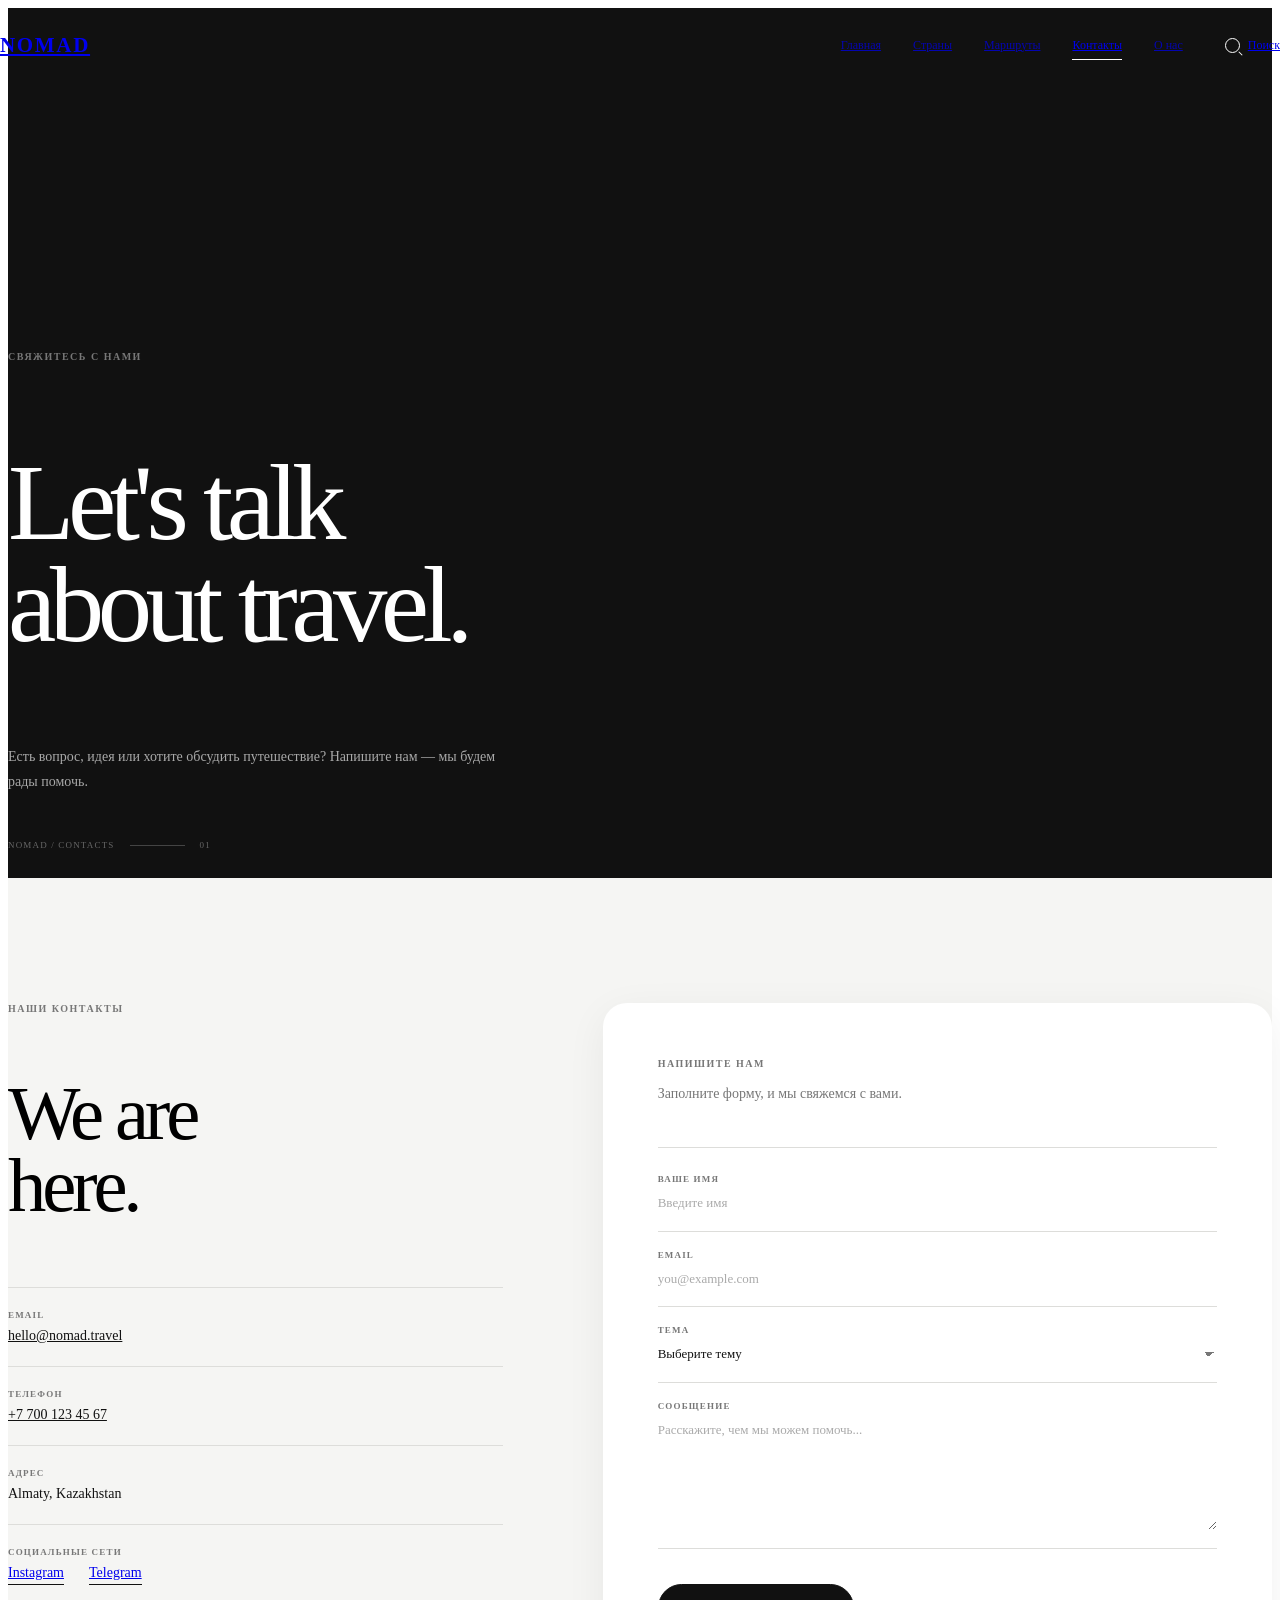
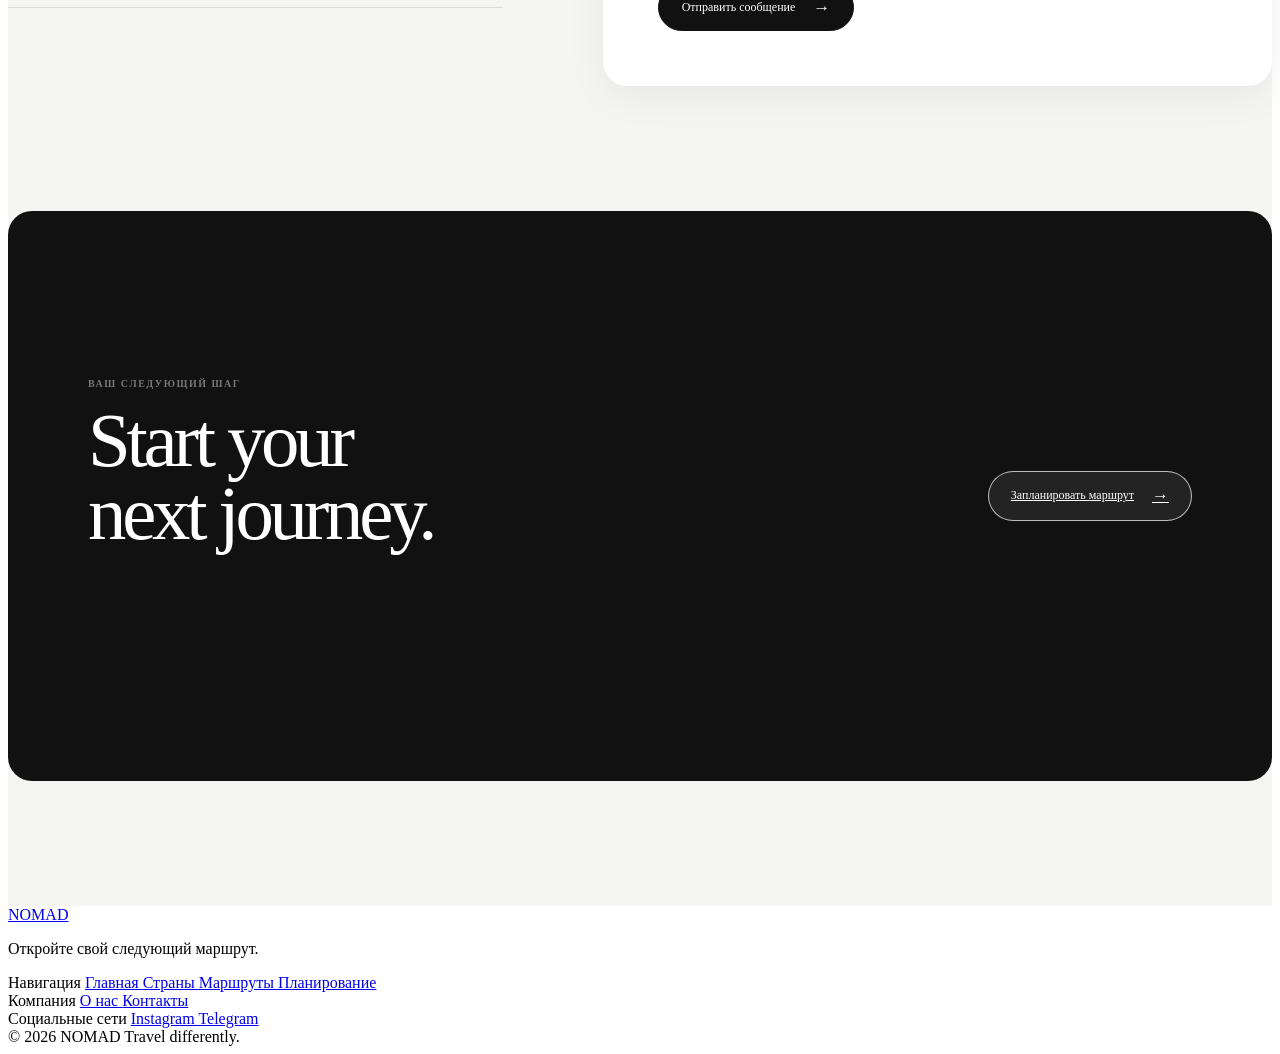
==== commit 02cd1129: "Change stylesheet link to contacts.css" ====
--- a/contacts.html
+++ b/contacts.html
@@ -38,7 +38,7 @@
 
     <link
         rel="stylesheet"
-        href="css/style.css"
+        href="css/contacts.css"
     >
 
 
--- a/css/contacts.css
+++ b/css/contacts.css
@@ -1,114 +1,13 @@
 /* =========================================
-   RESET
+   CONTACTS PAGE
 ========================================= */
-
-* {
-    margin: 0;
-    padding: 0;
-    box-sizing: border-box;
-}
-
-
-html {
-    scroll-behavior: smooth;
-}
-
-
-body {
-    font-family: "Manrope", sans-serif;
-
-    background: #f5f5f3;
-
-    color: #111111;
-
-    line-height: 1.5;
-
-    overflow-x: hidden;
-}
-
-
-body.menu-open {
-    overflow: hidden;
-}
-
-
-a {
-    color: inherit;
-    text-decoration: none;
-}
-
-
-button,
-input,
-textarea,
-select {
-    font-family: inherit;
-}
-
-
-button {
-    cursor: pointer;
-}
-
-
-img {
-    display: block;
-
-    width: 100%;
-    height: 100%;
-
-    object-fit: cover;
-}
-
-
-
-/* =========================================
-   VARIABLES
-========================================= */
-
-:root {
-
-    --black: #111111;
-
-    --white: #ffffff;
-
-    --gray: #777777;
-
-    --background: #f5f5f3;
-
-    --light: #e9e8e4;
-
-    --border: #d8d8d4;
-
-    --transition: 0.35s ease;
-
-    --container: 1320px;
-}
-
-
-
-/* =========================================
-   CONTAINER
-========================================= */
-
-.container {
-
-    width:
-        min(
-            calc(100% - 80px),
-            var(--container)
-        );
-
-    margin: 0 auto;
-}
-
 
 
 /* =========================================
    HEADER
 ========================================= */
 
-.header {
+.contacts-header {
 
     position: absolute;
 
@@ -123,7 +22,7 @@
 }
 
 
-.header__inner {
+.contacts-header__inner {
 
     height: 90px;
 
@@ -135,7 +34,7 @@
 }
 
 
-.logo {
+.contacts-logo {
 
     font-size: 21px;
 
@@ -145,7 +44,7 @@
 }
 
 
-.navigation {
+.contacts-navigation {
 
     display: flex;
 
@@ -157,25 +56,25 @@
 }
 
 
-.navigation__link {
+.contacts-navigation__link {
 
     position: relative;
 
     opacity: 0.72;
 
     transition:
-        opacity var(--transition);
-}
-
-
-.navigation__link:hover,
-.navigation__link.active {
+        opacity 0.35s ease;
+}
+
+
+.contacts-navigation__link:hover,
+.contacts-navigation__link.active {
 
     opacity: 1;
 }
 
 
-.navigation__link::after {
+.contacts-navigation__link::after {
 
     content: "";
 
@@ -190,18 +89,18 @@
     background: white;
 
     transition:
-        width var(--transition);
-}
-
-
-.navigation__link:hover::after,
-.navigation__link.active::after {
+        width 0.35s ease;
+}
+
+
+.contacts-navigation__link:hover::after,
+.contacts-navigation__link.active::after {
 
     width: 100%;
 }
 
 
-.navigation__search {
+.contacts-navigation__search {
 
     display: flex;
 
@@ -215,20 +114,21 @@
 }
 
 
-.search-icon {
+.contacts-search-icon {
+
+    position: relative;
 
     width: 13px;
     height: 13px;
 
-    position: relative;
-
-    border: 1px solid white;
+    border:
+        1px solid white;
 
     border-radius: 50%;
 }
 
 
-.search-icon::after {
+.contacts-search-icon::after {
 
     content: "";
 
@@ -242,7 +142,8 @@
 
     background: white;
 
-    transform: rotate(45deg);
+    transform:
+        rotate(45deg);
 }
 
 
@@ -251,7 +152,7 @@
    MOBILE MENU
 ========================================= */
 
-.menu-button {
+.contacts-menu-button {
 
     display: none;
 
@@ -272,7 +173,7 @@
 }
 
 
-.menu-button span {
+.contacts-menu-button span {
 
     width: 24px;
     height: 1px;
@@ -280,17 +181,18 @@
     background: white;
 
     transition:
-        transform var(--transition),
-        opacity var(--transition);
-}
-
-
-.menu-button span:nth-child(2) {
+        transform 0.35s ease,
+        opacity 0.35s ease;
+}
+
+
+.contacts-menu-button span:nth-child(2) {
+
     width: 17px;
 }
 
 
-.menu-button.active span:nth-child(1) {
+.contacts-menu-button.active span:nth-child(1) {
 
     transform:
         translateY(6px)
@@ -298,12 +200,13 @@
 }
 
 
-.menu-button.active span:nth-child(2) {
+.contacts-menu-button.active span:nth-child(2) {
+
     opacity: 0;
 }
 
 
-.menu-button.active span:nth-child(3) {
+.contacts-menu-button.active span:nth-child(3) {
 
     width: 24px;
 
@@ -313,7 +216,8 @@
 }
 
 
-.mobile-navigation {
+.contacts-mobile-navigation {
+
     display: none;
 }
 
@@ -323,174 +227,149 @@
    HERO
 ========================================= */
 
-.contact-hero {
-
-    padding-top: 90px;
-
-    padding-bottom: 120px;
-
-    background: var(--black);
+.contacts-hero {
+
+    position: relative;
+
+    min-height: 650px;
+
+    display: flex;
+
+    align-items: flex-end;
+
+    padding:
+        150px 0 70px;
+
+    background:
+        #111111;
 
     color: white;
 }
 
 
-.breadcrumb {
+.contacts-hero__content {
+
+    max-width: 900px;
+}
+
+
+.contacts-label {
+
+    display: block;
+
+    margin-bottom: 16px;
+
+    font-size: 10px;
+
+    font-weight: 700;
+
+    letter-spacing: 0.15em;
+
+    text-transform: uppercase;
+
+    color: #777777;
+}
+
+
+.contacts-hero h1 {
+
+    font-size:
+        clamp(62px, 8.5vw, 115px);
+
+    line-height: 0.93;
+
+    letter-spacing: -0.06em;
+
+    font-weight: 500;
+}
+
+
+.contacts-hero p {
+
+    max-width: 510px;
+
+    margin-top: 35px;
+
+    font-size: 14px;
+
+    line-height: 1.75;
+
+    color: #a9a9a9;
+}
+
+
+.contacts-hero__bottom {
+
+    position: absolute;
+
+    left: 0;
+    bottom: 28px;
+
+    width: 100%;
 
     display: flex;
 
     align-items: center;
 
-    gap: 10px;
-
-    padding-top: 10px;
-
-    margin-bottom: 80px;
-
-    font-size: 10px;
-
-    color:
-        rgba(255,255,255,0.55);
-}
-
-
-.breadcrumb a {
-
-    transition:
-        color var(--transition);
-}
-
-
-.breadcrumb a:hover {
-    color: white;
-}
-
-
-.contact-hero__grid {
-
-    display: grid;
-
-    grid-template-columns:
-        0.9fr 1.1fr;
-
-    align-items: end;
-
-    gap: 80px;
-}
-
-
-.contact-hero__content {
-
-    padding-bottom: 35px;
-}
-
-
-.section-label {
-
-    display: block;
-
-    margin-bottom: 17px;
-
-    font-size: 10px;
-
-    font-weight: 700;
-
-    letter-spacing: 0.15em;
-
-    text-transform: uppercase;
-
-    color: var(--gray);
-}
-
-
-.contact-hero .section-label {
-    color: #777;
-}
-
-
-.contact-hero h1 {
-
-    font-size:
-        clamp(75px, 10vw, 145px);
-
-    line-height: 0.84;
-
-    letter-spacing: -0.07em;
-
-    font-weight: 600;
-}
-
-
-.contact-hero__content p {
-
-    max-width: 430px;
-
-    margin-top: 45px;
-
-    font-size: 14px;
-
-    line-height: 1.8;
-
-    color:
-        rgba(255,255,255,0.7);
-}
-
-
-.contact-hero__image {
-
-    height: 650px;
-
-    overflow: hidden;
-
-    border-radius: 28px;
-}
-
-
-.contact-hero__image img {
-
-    transition:
-        transform 1s ease;
-}
-
-
-.contact-hero__image:hover img {
-
-    transform:
-        scale(1.04);
+    gap: 15px;
+
+    font-size: 9px;
+
+    letter-spacing: 0.13em;
+
+    color: #666666;
+}
+
+
+.contacts-hero__line {
+
+    width: 55px;
+
+    height: 1px;
+
+    background: #444444;
 }
 
 
 
 /* =========================================
-   CONTACT INFO
+   CONTACT SECTION
 ========================================= */
 
-.contact-info {
-
-    padding: 130px 0;
+.contacts-section {
+
+    padding:
+        125px 0;
 
     background:
-        var(--background);
-}
-
-
-.contact-info__grid {
+        #f5f5f3;
+}
+
+
+.contacts-layout {
 
     display: grid;
 
     grid-template-columns:
         0.85fr 1.15fr;
 
-    gap: 140px;
-}
-
-
-.contact-details h2 {
+    gap: 100px;
+
+    align-items: start;
+}
+
+
+
+/* =========================================
+   CONTACT INFORMATION
+========================================= */
+
+.contacts-information h2 {
 
     font-size:
-        clamp(42px, 5vw, 65px);
-
-    line-height: 1;
+        clamp(55px, 6vw, 78px);
+
+    line-height: 0.94;
 
     letter-spacing: -0.055em;
 
@@ -498,93 +377,97 @@
 }
 
 
-.contact-details__text {
-
-    max-width: 430px;
-
-    margin-top: 28px;
+.contacts-list {
+
+    margin-top: 65px;
+}
+
+
+.contact-item {
+
+    display: flex;
+
+    flex-direction: column;
+
+    gap: 8px;
+
+    padding:
+        22px 0;
+
+    border-top:
+        1px solid #ddddda;
+}
+
+
+.contact-item:last-child {
+
+    border-bottom:
+        1px solid #ddddda;
+}
+
+
+.contact-item__label {
+
+    font-size: 9px;
+
+    font-weight: 700;
+
+    letter-spacing: 0.13em;
+
+    text-transform: uppercase;
+
+    color: #777777;
+}
+
+
+.contact-item__value {
 
     font-size: 14px;
 
-    line-height: 1.8;
-
-    color: var(--gray);
-}
-
-
-.contact-links {
-
-    margin-top: 65px;
-
-    border-top:
-        1px solid var(--border);
-}
-
-
-.contact-link {
+    font-weight: 500;
+
+    color: #111111;
+
+    transition:
+        opacity 0.35s ease;
+}
+
+
+a.contact-item__value:hover {
+
+    opacity: 0.5;
+}
+
+
+.contacts-socials {
 
     display: flex;
 
     align-items: center;
 
-    justify-content: space-between;
-
-    gap: 20px;
-
-    padding: 23px 0;
+    gap: 25px;
+}
+
+
+.contacts-socials a {
+
+    padding-bottom: 3px;
 
     border-bottom:
-        1px solid var(--border);
+        1px solid #111111;
+
+    font-size: 14px;
+
+    font-weight: 500;
 
     transition:
-        padding var(--transition);
-}
-
-
-.contact-link:hover {
-
-    padding-left: 8px;
-}
-
-
-.contact-link__label {
-
-    display: block;
-
-    margin-bottom: 5px;
-
-    font-size: 9px;
-
-    text-transform: uppercase;
-
-    letter-spacing: 0.12em;
-
-    color: var(--gray);
-}
-
-
-.contact-link__value {
-
-    font-size: 13px;
-
-    font-weight: 500;
-}
-
-
-.contact-link__arrow {
-
-    font-size: 19px;
-
-    transition:
-        transform var(--transition);
-}
-
-
-.contact-link:hover
-.contact-link__arrow {
-
-    transform:
-        translateX(6px);
+        opacity 0.35s ease;
+}
+
+
+.contacts-socials a:hover {
+
+    opacity: 0.5;
 }
 
 
@@ -593,115 +476,144 @@
    FORM
 ========================================= */
 
-.contact-form-wrapper {
-
-    max-width: 650px;
-}
-
-
-.contact-form {
-
-    margin-top: 35px;
-}
-
-
-.form-field {
-
-    margin-bottom: 30px;
-}
-
-
-.form-field label {
-
-    display: block;
-
-    margin-bottom: 10px;
-
-    font-size: 10px;
-
-    font-weight: 600;
+.contacts-form-wrapper {
+
+    padding:
+        55px;
+
+    border-radius: 24px;
+
+    background:
+        white;
+
+    box-shadow:
+        0 10px 40px rgba(0,0,0,0.06);
+}
+
+
+.contacts-form-heading {
+
+    padding-bottom: 28px;
+
+    border-bottom:
+        1px solid #ddddda;
+}
+
+
+.contacts-form-heading .contacts-label {
+
+    margin-bottom: 9px;
+}
+
+
+.contacts-form-heading p {
+
+    font-size: 14px;
+
+    line-height: 1.6;
+
+    color: #777777;
+}
+
+
+.contacts-form {
+
+    padding-top: 8px;
+}
+
+
+.contacts-field {
+
+    display: flex;
+
+    flex-direction: column;
+
+    gap: 9px;
+
+    padding:
+        18px 0;
+
+    border-bottom:
+        1px solid #ddddda;
+}
+
+
+.contacts-field label {
+
+    font-size: 9px;
+
+    font-weight: 700;
+
+    letter-spacing: 0.13em;
 
     text-transform: uppercase;
 
-    letter-spacing: 0.1em;
-
-    color: var(--gray);
-}
-
-
-.form-field input,
-.form-field textarea,
-.form-field select {
+    color: #777777;
+}
+
+
+.contacts-field input,
+.contacts-field select,
+.contacts-field textarea {
 
     width: 100%;
 
-    padding: 14px 0;
+    padding: 0;
 
     border: none;
 
-    border-bottom:
-        1px solid var(--border);
-
     outline: none;
 
     background: transparent;
 
-    color: var(--black);
-
-    font-size: 14px;
-
-    border-radius: 0;
-
-    transition:
-        border-color var(--transition);
-}
-
-
-.form-field input:focus,
-.form-field textarea:focus,
-.form-field select:focus {
-
-    border-color:
-        var(--black);
-}
-
-
-.form-field textarea {
+    font-family: inherit;
+
+    font-size: 13px;
+
+    line-height: 1.5;
+
+    color: #111111;
+}
+
+
+.contacts-field input::placeholder,
+.contacts-field textarea::placeholder {
+
+    color: #aaaaaa;
+}
+
+
+.contacts-field textarea {
+
+    min-height: 110px;
 
     resize: vertical;
-
-    min-height: 110px;
-}
-
-
-.form-field input::placeholder,
-.form-field textarea::placeholder {
-
-    color: #aaa;
-}
-
-
-.form-field select {
+}
+
+
+.contacts-field select {
 
     cursor: pointer;
 
     appearance: none;
+
+    padding-right: 25px;
 
     background-image:
         linear-gradient(
             45deg,
             transparent 50%,
-            #111 50%
+            #777777 50%
         ),
         linear-gradient(
             135deg,
-            #111 50%,
+            #777777 50%,
             transparent 50%
         );
 
     background-position:
-        calc(100% - 6px) 21px,
-        calc(100% - 1px) 21px;
+        calc(100% - 8px) 55%,
+        calc(100% - 3px) 55%;
 
     background-size:
         5px 5px,
@@ -711,7 +623,12 @@
 }
 
 
-.form-button {
+
+/* =========================================
+   SUBMIT BUTTON
+========================================= */
+
+.contacts-submit {
 
     display: inline-flex;
 
@@ -721,260 +638,169 @@
 
     gap: 18px;
 
-    margin-top: 10px;
+    margin-top: 35px;
 
     padding:
         14px 23px;
 
     border:
-        1px solid var(--black);
+        1px solid #111111;
 
     border-radius: 100px;
 
     background:
-        transparent;
-
-    color: var(--black);
+        #111111;
+
+    color: white;
+
+    font-family: inherit;
 
     font-size: 12px;
 
+    font-weight: 500;
+
     transition:
-        background var(--transition),
-        color var(--transition),
-        transform var(--transition);
-}
-
-
-.form-button span {
+        background 0.35s ease,
+        color 0.35s ease,
+        transform 0.35s ease;
+}
+
+
+.contacts-submit span {
 
     font-size: 17px;
 
     line-height: 1;
 
     transition:
-        transform var(--transition);
-}
-
-
-.form-button:hover {
-
-    background: var(--black);
-
-    color: white;
+        transform 0.35s ease;
+}
+
+
+.contacts-submit:hover {
+
+    background:
+        white;
+
+    color:
+        #111111;
 
     transform:
         translateY(-2px);
 }
 
 
-.form-button:hover span {
+.contacts-submit:hover span {
 
     transform:
-        translateX(4px);
-}
-
-
-.form-success {
+        translateX(3px);
+}
+
+
+
+/* =========================================
+   SUCCESS MESSAGE
+========================================= */
+
+.contacts-success {
 
     display: none;
 
-    margin-top: 25px;
-
-    font-size: 12px;
-
-    color: #555;
-}
-
-
-.form-success.show {
+    padding:
+        45px 0 10px;
+}
+
+
+.contacts-success.show {
+
     display: block;
 }
 
 
-
-/* =========================================
-   WE ARE HERE
-========================================= */
-
-.we-are-here {
-
-    padding: 130px 0;
-
-    background:
-        #e9e8e4;
-}
-
-
-.we-are-here__top {
-
-    display: flex;
-
-    align-items: flex-end;
-
-    justify-content: space-between;
-
-    gap: 50px;
-
-    margin-bottom: 60px;
-}
-
-
-.we-are-here__top h2 {
-
-    font-size:
-        clamp(50px, 7vw, 90px);
-
-    line-height: 0.9;
-
-    letter-spacing: -0.065em;
-
-    font-weight: 500;
-}
-
-
-.we-are-here__top > p {
-
-    max-width: 350px;
-
-    margin-bottom: 5px;
-
-    font-size: 13px;
-
-    line-height: 1.7;
-
-    color: var(--gray);
-}
-
-
-
-/* =========================================
-   CONTACT CARDS
-========================================= */
-
-.contact-cards {
-
-    display: grid;
-
-    grid-template-columns:
-        repeat(3, 1fr);
-
-    gap: 18px;
-}
-
-
-.contact-card {
-
-    position: relative;
-
-    min-height: 310px;
-
-    display: flex;
-
-    flex-direction: column;
-
-    justify-content: space-between;
-
-    padding: 25px;
-
-    border:
-        1px solid #d3d2ce;
-
-    border-radius: 22px;
-
-    background:
-        rgba(255,255,255,0.35);
-
-    overflow: hidden;
-
-    transition:
-        background var(--transition),
-        transform var(--transition),
-        border-color var(--transition);
-}
-
-
-.contact-card:hover {
-
-    background: white;
-
-    border-color: white;
-
-    transform:
-        translateY(-7px);
-}
-
-
-.contact-card__number {
-
-    font-size: 10px;
-
-    letter-spacing: 0.12em;
-
-    color: var(--gray);
-}
-
-
-.contact-card__content h3 {
-
-    font-size: 27px;
-
-    font-weight: 500;
-
-    letter-spacing: -0.04em;
-}
-
-
-.contact-card__content p {
-
-    max-width: 240px;
-
-    margin-top: 9px;
-
-    font-size: 12px;
-
-    line-height: 1.6;
-
-    color: var(--gray);
-}
-
-
-.contact-card__arrow {
-
-    position: absolute;
-
-    right: 22px;
-    bottom: 22px;
-
-    width: 43px;
-    height: 43px;
+.contacts-success__icon {
+
+    width: 52px;
+    height: 52px;
 
     display: flex;
 
     align-items: center;
     justify-content: center;
 
-    border:
-        1px solid #d0cfcb;
+    margin-bottom: 25px;
 
     border-radius: 50%;
 
-    font-size: 17px;
+    background:
+        #111111;
+
+    color: white;
+
+    font-size: 20px;
+}
+
+
+.contacts-success h3 {
+
+    margin-bottom: 12px;
+
+    font-size: 25px;
+
+    font-weight: 600;
+
+    letter-spacing: -0.03em;
+}
+
+
+.contacts-success p {
+
+    max-width: 430px;
+
+    margin-bottom: 25px;
+
+    font-size: 13px;
+
+    line-height: 1.7;
+
+    color: #777777;
+}
+
+
+#sendAnotherMessage {
+
+    display: inline-flex;
+
+    align-items: center;
+
+    gap: 12px;
+
+    padding: 0 0 5px;
+
+    border: none;
+
+    border-bottom:
+        1px solid #111111;
+
+    background: transparent;
+
+    color: #111111;
+
+    font-family: inherit;
+
+    font-size: 12px;
+}
+
+
+#sendAnotherMessage span {
+
+    font-size: 16px;
 
     transition:
-        background var(--transition),
-        color var(--transition),
-        transform var(--transition);
-}
-
-
-.contact-card:hover
-.contact-card__arrow {
-
-    background: black;
-
-    color: white;
-
-    border-color: black;
+        transform 0.35s ease;
+}
+
+
+#sendAnotherMessage:hover span {
 
     transform:
         translateX(3px);
@@ -983,107 +809,118 @@
 
 
 /* =========================================
-   FOOTER
+   CTA
 ========================================= */
 
-.footer {
+.contacts-cta {
 
     padding:
-        80px 0 30px;
+        0 0 125px;
 
     background:
-        var(--black);
+        #f5f5f3;
+}
+
+
+.contacts-cta__inner {
+
+    min-height: 430px;
+
+    display: flex;
+
+    align-items: center;
+
+    justify-content: space-between;
+
+    gap: 50px;
+
+    padding:
+        70px 80px;
+
+    border-radius: 24px;
+
+    background:
+        #111111;
 
     color: white;
 }
 
 
-.footer__top {
-
-    display: flex;
-
-    justify-content: space-between;
-
-    gap: 80px;
-
-    padding-bottom: 75px;
-}
-
-
-.footer__brand p {
-
-    margin-top: 15px;
+.contacts-cta h2 {
+
+    margin-top: 10px;
+
+    font-size:
+        clamp(52px, 6vw, 78px);
+
+    line-height: 0.95;
+
+    letter-spacing: -0.055em;
+
+    font-weight: 500;
+}
+
+
+.contacts-cta__button {
+
+    display: inline-flex;
+
+    align-items: center;
+
+    justify-content: center;
+
+    gap: 18px;
+
+    flex-shrink: 0;
+
+    padding:
+        14px 22px;
+
+    border:
+        1px solid rgba(255,255,255,0.7);
+
+    border-radius: 100px;
+
+    background:
+        rgba(255,255,255,0.08);
+
+    color: white;
 
     font-size: 12px;
 
-    color: #777;
-}
-
-
-.footer__links {
-
-    display: flex;
-
-    gap: 90px;
-}
-
-
-.footer__column {
-
-    display: flex;
-
-    flex-direction: column;
-
-    gap: 10px;
-
-    min-width: 120px;
-}
-
-
-.footer__column span {
-
-    margin-bottom: 10px;
-
-    font-size: 9px;
-
-    letter-spacing: 0.13em;
-
-    text-transform: uppercase;
-
-    color: #666;
-}
-
-
-.footer__column a {
-
-    font-size: 12px;
-
-    color: #aaa;
-
     transition:
-        color var(--transition);
-}
-
-
-.footer__column a:hover {
-    color: white;
-}
-
-
-.footer__bottom {
-
-    display: flex;
-
-    justify-content: space-between;
-
-    padding-top: 25px;
-
-    border-top:
-        1px solid #2e2e2e;
-
-    font-size: 9px;
-
-    color: #5e5e5e;
+        background 0.35s ease,
+        color 0.35s ease,
+        transform 0.35s ease;
+}
+
+
+.contacts-cta__button span {
+
+    font-size: 17px;
+
+    transition:
+        transform 0.35s ease;
+}
+
+
+.contacts-cta__button:hover {
+
+    background:
+        white;
+
+    color:
+        #111111;
+
+    transform:
+        translateY(-2px);
+}
+
+
+.contacts-cta__button:hover span {
+
+    transform:
+        translateX(3px);
 }
 
 
@@ -1095,24 +932,19 @@
 @media (max-width: 1000px) {
 
 
-    .container {
-
-        width:
-            calc(100% - 50px);
-    }
-
-
-    .navigation {
+    .contacts-navigation {
+
         display: none;
     }
 
 
-    .menu-button {
+    .contacts-menu-button {
+
         display: flex;
     }
 
 
-    .mobile-navigation {
+    .contacts-mobile-navigation {
 
         position: fixed;
 
@@ -1132,7 +964,7 @@
             100px 25px 40px;
 
         background:
-            var(--black);
+            #111111;
 
         opacity: 0;
 
@@ -1142,13 +974,13 @@
             translateY(-10px);
 
         transition:
-            opacity var(--transition),
-            visibility var(--transition),
-            transform var(--transition);
-    }
-
-
-    .mobile-navigation.open {
+            opacity 0.35s ease,
+            visibility 0.35s ease,
+            transform 0.35s ease;
+    }
+
+
+    .contacts-mobile-navigation.open {
 
         opacity: 1;
 
@@ -1159,7 +991,7 @@
     }
 
 
-    .mobile-navigation a {
+    .contacts-mobile-navigation a {
 
         font-size: 34px;
 
@@ -1171,56 +1003,31 @@
     }
 
 
-    .contact-hero__grid {
+    .contacts-layout {
 
         grid-template-columns:
             1fr;
 
-        gap: 50px;
-    }
-
-
-    .contact-hero__content {
-        padding-bottom: 0;
-    }
-
-
-    .contact-hero__image {
-        height: 500px;
-    }
-
-
-    .contact-info__grid {
-
-        grid-template-columns:
-            1fr;
-
-        gap: 90px;
-    }
-
-
-    .contact-form-wrapper {
-        max-width: 100%;
-    }
-
-
-    .contact-cards {
-
-        grid-template-columns:
-            1fr 1fr;
-    }
-
-
-    .contact-card:last-child {
-
-        grid-column:
-            span 2;
-    }
-
-
-    .footer__top {
-
-        flex-direction: column;
+        gap: 70px;
+    }
+
+
+    .contacts-information {
+
+        max-width: 650px;
+    }
+
+
+    .contacts-form-wrapper {
+
+        max-width: 750px;
+    }
+
+
+    .contacts-cta__inner {
+
+        padding:
+            60px 50px;
     }
 
 }
@@ -1234,182 +1041,161 @@
 @media (max-width: 650px) {
 
 
-    .container {
-
-        width:
-            calc(100% - 30px);
-    }
-
-
-    .header__inner {
+    .contacts-header__inner {
+
         height: 75px;
     }
 
 
-    .logo {
+    .contacts-logo {
+
         font-size: 19px;
     }
 
 
-    .contact-hero {
-
-        padding-top: 75px;
-
-        padding-bottom: 75px;
-    }
-
-
-    .breadcrumb {
-
-        margin-bottom: 60px;
-    }
-
-
-    .contact-hero h1 {
+    .contacts-hero {
+
+        min-height: 620px;
+
+        padding:
+            130px 0 65px;
+    }
+
+
+    .contacts-hero h1 {
 
         font-size:
-            clamp(68px, 20vw, 105px);
-
-        line-height: 0.86;
-    }
-
-
-    .contact-hero__content p {
-
-        margin-top: 32px;
+            clamp(53px, 15vw, 72px);
+
+        line-height: 0.96;
+    }
+
+
+    .contacts-hero p {
+
+        max-width: 350px;
+
+        margin-top: 28px;
 
         font-size: 13px;
     }
 
 
-    .contact-hero__image {
-
-        height: 420px;
-
-        border-radius: 20px;
-    }
-
-
-    .contact-info {
+    .contacts-hero__bottom {
+
+        bottom: 20px;
+
+        font-size: 8px;
+    }
+
+
+    .contacts-section {
 
         padding:
             80px 0;
     }
 
 
-    .contact-details h2 {
-
-        font-size: 46px;
-    }
-
-
-    .contact-details__text {
-
-        font-size: 13px;
-    }
-
-
-    .contact-links {
+    .contacts-layout {
+
+        gap: 60px;
+    }
+
+
+    .contacts-information h2 {
+
+        font-size: 53px;
+    }
+
+
+    .contacts-list {
 
         margin-top: 45px;
     }
 
 
-    .contact-info__grid {
-
-        gap: 70px;
-    }
-
-
-    .we-are-here {
+    .contacts-form-wrapper {
 
         padding:
-            80px 0;
-    }
-
-
-    .we-are-here__top {
-
-        display: block;
-
-        margin-bottom: 40px;
-    }
-
-
-    .we-are-here__top h2 {
-
-        font-size: 57px;
-    }
-
-
-    .we-are-here__top > p {
-
-        margin-top: 25px;
-
-        font-size: 13px;
-    }
-
-
-    .contact-cards {
-
-        grid-template-columns:
-            1fr;
-
-        gap: 15px;
-    }
-
-
-    .contact-card {
-
-        min-height: 250px;
-
-        border-radius: 18px;
-    }
-
-
-    .contact-card:last-child {
-
-        grid-column:
-            auto;
-    }
-
-
-    .footer {
+            30px 22px;
+
+        border-radius: 20px;
+    }
+
+
+    .contacts-form-heading {
+
+        padding-bottom: 25px;
+    }
+
+
+    .contacts-submit {
+
+        width: 100%;
+    }
+
+
+    .contacts-cta {
 
         padding:
-            65px 0 25px;
-    }
-
-
-    .footer__top {
-
-        padding-bottom: 55px;
-    }
-
-
-    .footer__links {
-
-        display: grid;
-
-        grid-template-columns:
-            1fr 1fr;
-
-        gap: 40px 20px;
-    }
-
-
-    .footer__column:last-child {
-
-        grid-column:
-            span 2;
-    }
-
-
-    .footer__bottom {
+            0 0 80px;
+    }
+
+
+    .contacts-cta__inner {
+
+        min-height: 480px;
 
         flex-direction: column;
 
-        gap: 10px;
-    }
-
-}
+        align-items: flex-start;
+
+        justify-content: center;
+
+        padding:
+            50px 25px;
+
+        border-radius: 20px;
+    }
+
+
+    .contacts-cta h2 {
+
+        font-size: 52px;
+    }
+
+
+    .contacts-cta__button {
+
+        margin-top: 20px;
+    }
+
+}
+
+
+
+/* =========================================
+   SMALL PHONES
+========================================= */
+
+@media (max-width: 400px) {
+
+
+    .contacts-hero h1 {
+
+        font-size: 51px;
+    }
+
+
+    .contacts-information h2 {
+
+        font-size: 48px;
+    }
+
+
+    .contacts-cta h2 {
+
+        font-size: 47px;
+    }
+
+}
--- a/css/contacts.css
+++ b/css/contacts.css
@@ -1,114 +1,13 @@
 /* =========================================
-   RESET
+   CONTACTS PAGE
 ========================================= */
-
-* {
-    margin: 0;
-    padding: 0;
-    box-sizing: border-box;
-}
-
-
-html {
-    scroll-behavior: smooth;
-}
-
-
-body {
-    font-family: "Manrope", sans-serif;
-
-    background: #f5f5f3;
-
-    color: #111111;
-
-    line-height: 1.5;
-
-    overflow-x: hidden;
-}
-
-
-body.menu-open {
-    overflow: hidden;
-}
-
-
-a {
-    color: inherit;
-    text-decoration: none;
-}
-
-
-button,
-input,
-textarea,
-select {
-    font-family: inherit;
-}
-
-
-button {
-    cursor: pointer;
-}
-
-
-img {
-    display: block;
-
-    width: 100%;
-    height: 100%;
-
-    object-fit: cover;
-}
-
-
-
-/* =========================================
-   VARIABLES
-========================================= */
-
-:root {
-
-    --black: #111111;
-
-    --white: #ffffff;
-
-    --gray: #777777;
-
-    --background: #f5f5f3;
-
-    --light: #e9e8e4;
-
-    --border: #d8d8d4;
-
-    --transition: 0.35s ease;
-
-    --container: 1320px;
-}
-
-
-
-/* =========================================
-   CONTAINER
-========================================= */
-
-.container {
-
-    width:
-        min(
-            calc(100% - 80px),
-            var(--container)
-        );
-
-    margin: 0 auto;
-}
-
 
 
 /* =========================================
    HEADER
 ========================================= */
 
-.header {
+.contacts-header {
 
     position: absolute;
 
@@ -123,7 +22,7 @@
 }
 
 
-.header__inner {
+.contacts-header__inner {
 
     height: 90px;
 
@@ -135,7 +34,7 @@
 }
 
 
-.logo {
+.contacts-logo {
 
     font-size: 21px;
 
@@ -145,7 +44,7 @@
 }
 
 
-.navigation {
+.contacts-navigation {
 
     display: flex;
 
@@ -157,25 +56,25 @@
 }
 
 
-.navigation__link {
+.contacts-navigation__link {
 
     position: relative;
 
     opacity: 0.72;
 
     transition:
-        opacity var(--transition);
-}
-
-
-.navigation__link:hover,
-.navigation__link.active {
+        opacity 0.35s ease;
+}
+
+
+.contacts-navigation__link:hover,
+.contacts-navigation__link.active {
 
     opacity: 1;
 }
 
 
-.navigation__link::after {
+.contacts-navigation__link::after {
 
     content: "";
 
@@ -190,18 +89,18 @@
     background: white;
 
     transition:
-        width var(--transition);
-}
-
-
-.navigation__link:hover::after,
-.navigation__link.active::after {
+        width 0.35s ease;
+}
+
+
+.contacts-navigation__link:hover::after,
+.contacts-navigation__link.active::after {
 
     width: 100%;
 }
 
 
-.navigation__search {
+.contacts-navigation__search {
 
     display: flex;
 
@@ -215,20 +114,21 @@
 }
 
 
-.search-icon {
+.contacts-search-icon {
+
+    position: relative;
 
     width: 13px;
     height: 13px;
 
-    position: relative;
-
-    border: 1px solid white;
+    border:
+        1px solid white;
 
     border-radius: 50%;
 }
 
 
-.search-icon::after {
+.contacts-search-icon::after {
 
     content: "";
 
@@ -242,7 +142,8 @@
 
     background: white;
 
-    transform: rotate(45deg);
+    transform:
+        rotate(45deg);
 }
 
 
@@ -251,7 +152,7 @@
    MOBILE MENU
 ========================================= */
 
-.menu-button {
+.contacts-menu-button {
 
     display: none;
 
@@ -272,7 +173,7 @@
 }
 
 
-.menu-button span {
+.contacts-menu-button span {
 
     width: 24px;
     height: 1px;
@@ -280,17 +181,18 @@
     background: white;
 
     transition:
-        transform var(--transition),
-        opacity var(--transition);
-}
-
-
-.menu-button span:nth-child(2) {
+        transform 0.35s ease,
+        opacity 0.35s ease;
+}
+
+
+.contacts-menu-button span:nth-child(2) {
+
     width: 17px;
 }
 
 
-.menu-button.active span:nth-child(1) {
+.contacts-menu-button.active span:nth-child(1) {
 
     transform:
         translateY(6px)
@@ -298,12 +200,13 @@
 }
 
 
-.menu-button.active span:nth-child(2) {
+.contacts-menu-button.active span:nth-child(2) {
+
     opacity: 0;
 }
 
 
-.menu-button.active span:nth-child(3) {
+.contacts-menu-button.active span:nth-child(3) {
 
     width: 24px;
 
@@ -313,7 +216,8 @@
 }
 
 
-.mobile-navigation {
+.contacts-mobile-navigation {
+
     display: none;
 }
 
@@ -323,174 +227,149 @@
    HERO
 ========================================= */
 
-.contact-hero {
-
-    padding-top: 90px;
-
-    padding-bottom: 120px;
-
-    background: var(--black);
+.contacts-hero {
+
+    position: relative;
+
+    min-height: 650px;
+
+    display: flex;
+
+    align-items: flex-end;
+
+    padding:
+        150px 0 70px;
+
+    background:
+        #111111;
 
     color: white;
 }
 
 
-.breadcrumb {
+.contacts-hero__content {
+
+    max-width: 900px;
+}
+
+
+.contacts-label {
+
+    display: block;
+
+    margin-bottom: 16px;
+
+    font-size: 10px;
+
+    font-weight: 700;
+
+    letter-spacing: 0.15em;
+
+    text-transform: uppercase;
+
+    color: #777777;
+}
+
+
+.contacts-hero h1 {
+
+    font-size:
+        clamp(62px, 8.5vw, 115px);
+
+    line-height: 0.93;
+
+    letter-spacing: -0.06em;
+
+    font-weight: 500;
+}
+
+
+.contacts-hero p {
+
+    max-width: 510px;
+
+    margin-top: 35px;
+
+    font-size: 14px;
+
+    line-height: 1.75;
+
+    color: #a9a9a9;
+}
+
+
+.contacts-hero__bottom {
+
+    position: absolute;
+
+    left: 0;
+    bottom: 28px;
+
+    width: 100%;
 
     display: flex;
 
     align-items: center;
 
-    gap: 10px;
-
-    padding-top: 10px;
-
-    margin-bottom: 80px;
-
-    font-size: 10px;
-
-    color:
-        rgba(255,255,255,0.55);
-}
-
-
-.breadcrumb a {
-
-    transition:
-        color var(--transition);
-}
-
-
-.breadcrumb a:hover {
-    color: white;
-}
-
-
-.contact-hero__grid {
-
-    display: grid;
-
-    grid-template-columns:
-        0.9fr 1.1fr;
-
-    align-items: end;
-
-    gap: 80px;
-}
-
-
-.contact-hero__content {
-
-    padding-bottom: 35px;
-}
-
-
-.section-label {
-
-    display: block;
-
-    margin-bottom: 17px;
-
-    font-size: 10px;
-
-    font-weight: 700;
-
-    letter-spacing: 0.15em;
-
-    text-transform: uppercase;
-
-    color: var(--gray);
-}
-
-
-.contact-hero .section-label {
-    color: #777;
-}
-
-
-.contact-hero h1 {
-
-    font-size:
-        clamp(75px, 10vw, 145px);
-
-    line-height: 0.84;
-
-    letter-spacing: -0.07em;
-
-    font-weight: 600;
-}
-
-
-.contact-hero__content p {
-
-    max-width: 430px;
-
-    margin-top: 45px;
-
-    font-size: 14px;
-
-    line-height: 1.8;
-
-    color:
-        rgba(255,255,255,0.7);
-}
-
-
-.contact-hero__image {
-
-    height: 650px;
-
-    overflow: hidden;
-
-    border-radius: 28px;
-}
-
-
-.contact-hero__image img {
-
-    transition:
-        transform 1s ease;
-}
-
-
-.contact-hero__image:hover img {
-
-    transform:
-        scale(1.04);
+    gap: 15px;
+
+    font-size: 9px;
+
+    letter-spacing: 0.13em;
+
+    color: #666666;
+}
+
+
+.contacts-hero__line {
+
+    width: 55px;
+
+    height: 1px;
+
+    background: #444444;
 }
 
 
 
 /* =========================================
-   CONTACT INFO
+   CONTACT SECTION
 ========================================= */
 
-.contact-info {
-
-    padding: 130px 0;
+.contacts-section {
+
+    padding:
+        125px 0;
 
     background:
-        var(--background);
-}
-
-
-.contact-info__grid {
+        #f5f5f3;
+}
+
+
+.contacts-layout {
 
     display: grid;
 
     grid-template-columns:
         0.85fr 1.15fr;
 
-    gap: 140px;
-}
-
-
-.contact-details h2 {
+    gap: 100px;
+
+    align-items: start;
+}
+
+
+
+/* =========================================
+   CONTACT INFORMATION
+========================================= */
+
+.contacts-information h2 {
 
     font-size:
-        clamp(42px, 5vw, 65px);
-
-    line-height: 1;
+        clamp(55px, 6vw, 78px);
+
+    line-height: 0.94;
 
     letter-spacing: -0.055em;
 
@@ -498,93 +377,97 @@
 }
 
 
-.contact-details__text {
-
-    max-width: 430px;
-
-    margin-top: 28px;
+.contacts-list {
+
+    margin-top: 65px;
+}
+
+
+.contact-item {
+
+    display: flex;
+
+    flex-direction: column;
+
+    gap: 8px;
+
+    padding:
+        22px 0;
+
+    border-top:
+        1px solid #ddddda;
+}
+
+
+.contact-item:last-child {
+
+    border-bottom:
+        1px solid #ddddda;
+}
+
+
+.contact-item__label {
+
+    font-size: 9px;
+
+    font-weight: 700;
+
+    letter-spacing: 0.13em;
+
+    text-transform: uppercase;
+
+    color: #777777;
+}
+
+
+.contact-item__value {
 
     font-size: 14px;
 
-    line-height: 1.8;
-
-    color: var(--gray);
-}
-
-
-.contact-links {
-
-    margin-top: 65px;
-
-    border-top:
-        1px solid var(--border);
-}
-
-
-.contact-link {
+    font-weight: 500;
+
+    color: #111111;
+
+    transition:
+        opacity 0.35s ease;
+}
+
+
+a.contact-item__value:hover {
+
+    opacity: 0.5;
+}
+
+
+.contacts-socials {
 
     display: flex;
 
     align-items: center;
 
-    justify-content: space-between;
-
-    gap: 20px;
-
-    padding: 23px 0;
+    gap: 25px;
+}
+
+
+.contacts-socials a {
+
+    padding-bottom: 3px;
 
     border-bottom:
-        1px solid var(--border);
+        1px solid #111111;
+
+    font-size: 14px;
+
+    font-weight: 500;
 
     transition:
-        padding var(--transition);
-}
-
-
-.contact-link:hover {
-
-    padding-left: 8px;
-}
-
-
-.contact-link__label {
-
-    display: block;
-
-    margin-bottom: 5px;
-
-    font-size: 9px;
-
-    text-transform: uppercase;
-
-    letter-spacing: 0.12em;
-
-    color: var(--gray);
-}
-
-
-.contact-link__value {
-
-    font-size: 13px;
-
-    font-weight: 500;
-}
-
-
-.contact-link__arrow {
-
-    font-size: 19px;
-
-    transition:
-        transform var(--transition);
-}
-
-
-.contact-link:hover
-.contact-link__arrow {
-
-    transform:
-        translateX(6px);
+        opacity 0.35s ease;
+}
+
+
+.contacts-socials a:hover {
+
+    opacity: 0.5;
 }
 
 
@@ -593,115 +476,144 @@
    FORM
 ========================================= */
 
-.contact-form-wrapper {
-
-    max-width: 650px;
-}
-
-
-.contact-form {
-
-    margin-top: 35px;
-}
-
-
-.form-field {
-
-    margin-bottom: 30px;
-}
-
-
-.form-field label {
-
-    display: block;
-
-    margin-bottom: 10px;
-
-    font-size: 10px;
-
-    font-weight: 600;
+.contacts-form-wrapper {
+
+    padding:
+        55px;
+
+    border-radius: 24px;
+
+    background:
+        white;
+
+    box-shadow:
+        0 10px 40px rgba(0,0,0,0.06);
+}
+
+
+.contacts-form-heading {
+
+    padding-bottom: 28px;
+
+    border-bottom:
+        1px solid #ddddda;
+}
+
+
+.contacts-form-heading .contacts-label {
+
+    margin-bottom: 9px;
+}
+
+
+.contacts-form-heading p {
+
+    font-size: 14px;
+
+    line-height: 1.6;
+
+    color: #777777;
+}
+
+
+.contacts-form {
+
+    padding-top: 8px;
+}
+
+
+.contacts-field {
+
+    display: flex;
+
+    flex-direction: column;
+
+    gap: 9px;
+
+    padding:
+        18px 0;
+
+    border-bottom:
+        1px solid #ddddda;
+}
+
+
+.contacts-field label {
+
+    font-size: 9px;
+
+    font-weight: 700;
+
+    letter-spacing: 0.13em;
 
     text-transform: uppercase;
 
-    letter-spacing: 0.1em;
-
-    color: var(--gray);
-}
-
-
-.form-field input,
-.form-field textarea,
-.form-field select {
+    color: #777777;
+}
+
+
+.contacts-field input,
+.contacts-field select,
+.contacts-field textarea {
 
     width: 100%;
 
-    padding: 14px 0;
+    padding: 0;
 
     border: none;
 
-    border-bottom:
-        1px solid var(--border);
-
     outline: none;
 
     background: transparent;
 
-    color: var(--black);
-
-    font-size: 14px;
-
-    border-radius: 0;
-
-    transition:
-        border-color var(--transition);
-}
-
-
-.form-field input:focus,
-.form-field textarea:focus,
-.form-field select:focus {
-
-    border-color:
-        var(--black);
-}
-
-
-.form-field textarea {
+    font-family: inherit;
+
+    font-size: 13px;
+
+    line-height: 1.5;
+
+    color: #111111;
+}
+
+
+.contacts-field input::placeholder,
+.contacts-field textarea::placeholder {
+
+    color: #aaaaaa;
+}
+
+
+.contacts-field textarea {
+
+    min-height: 110px;
 
     resize: vertical;
-
-    min-height: 110px;
-}
-
-
-.form-field input::placeholder,
-.form-field textarea::placeholder {
-
-    color: #aaa;
-}
-
-
-.form-field select {
+}
+
+
+.contacts-field select {
 
     cursor: pointer;
 
     appearance: none;
+
+    padding-right: 25px;
 
     background-image:
         linear-gradient(
             45deg,
             transparent 50%,
-            #111 50%
+            #777777 50%
         ),
         linear-gradient(
             135deg,
-            #111 50%,
+            #777777 50%,
             transparent 50%
         );
 
     background-position:
-        calc(100% - 6px) 21px,
-        calc(100% - 1px) 21px;
+        calc(100% - 8px) 55%,
+        calc(100% - 3px) 55%;
 
     background-size:
         5px 5px,
@@ -711,7 +623,12 @@
 }
 
 
-.form-button {
+
+/* =========================================
+   SUBMIT BUTTON
+========================================= */
+
+.contacts-submit {
 
     display: inline-flex;
 
@@ -721,260 +638,169 @@
 
     gap: 18px;
 
-    margin-top: 10px;
+    margin-top: 35px;
 
     padding:
         14px 23px;
 
     border:
-        1px solid var(--black);
+        1px solid #111111;
 
     border-radius: 100px;
 
     background:
-        transparent;
-
-    color: var(--black);
+        #111111;
+
+    color: white;
+
+    font-family: inherit;
 
     font-size: 12px;
 
+    font-weight: 500;
+
     transition:
-        background var(--transition),
-        color var(--transition),
-        transform var(--transition);
-}
-
-
-.form-button span {
+        background 0.35s ease,
+        color 0.35s ease,
+        transform 0.35s ease;
+}
+
+
+.contacts-submit span {
 
     font-size: 17px;
 
     line-height: 1;
 
     transition:
-        transform var(--transition);
-}
-
-
-.form-button:hover {
-
-    background: var(--black);
-
-    color: white;
+        transform 0.35s ease;
+}
+
+
+.contacts-submit:hover {
+
+    background:
+        white;
+
+    color:
+        #111111;
 
     transform:
         translateY(-2px);
 }
 
 
-.form-button:hover span {
+.contacts-submit:hover span {
 
     transform:
-        translateX(4px);
-}
-
-
-.form-success {
+        translateX(3px);
+}
+
+
+
+/* =========================================
+   SUCCESS MESSAGE
+========================================= */
+
+.contacts-success {
 
     display: none;
 
-    margin-top: 25px;
-
-    font-size: 12px;
-
-    color: #555;
-}
-
-
-.form-success.show {
+    padding:
+        45px 0 10px;
+}
+
+
+.contacts-success.show {
+
     display: block;
 }
 
 
-
-/* =========================================
-   WE ARE HERE
-========================================= */
-
-.we-are-here {
-
-    padding: 130px 0;
-
-    background:
-        #e9e8e4;
-}
-
-
-.we-are-here__top {
-
-    display: flex;
-
-    align-items: flex-end;
-
-    justify-content: space-between;
-
-    gap: 50px;
-
-    margin-bottom: 60px;
-}
-
-
-.we-are-here__top h2 {
-
-    font-size:
-        clamp(50px, 7vw, 90px);
-
-    line-height: 0.9;
-
-    letter-spacing: -0.065em;
-
-    font-weight: 500;
-}
-
-
-.we-are-here__top > p {
-
-    max-width: 350px;
-
-    margin-bottom: 5px;
-
-    font-size: 13px;
-
-    line-height: 1.7;
-
-    color: var(--gray);
-}
-
-
-
-/* =========================================
-   CONTACT CARDS
-========================================= */
-
-.contact-cards {
-
-    display: grid;
-
-    grid-template-columns:
-        repeat(3, 1fr);
-
-    gap: 18px;
-}
-
-
-.contact-card {
-
-    position: relative;
-
-    min-height: 310px;
-
-    display: flex;
-
-    flex-direction: column;
-
-    justify-content: space-between;
-
-    padding: 25px;
-
-    border:
-        1px solid #d3d2ce;
-
-    border-radius: 22px;
-
-    background:
-        rgba(255,255,255,0.35);
-
-    overflow: hidden;
-
-    transition:
-        background var(--transition),
-        transform var(--transition),
-        border-color var(--transition);
-}
-
-
-.contact-card:hover {
-
-    background: white;
-
-    border-color: white;
-
-    transform:
-        translateY(-7px);
-}
-
-
-.contact-card__number {
-
-    font-size: 10px;
-
-    letter-spacing: 0.12em;
-
-    color: var(--gray);
-}
-
-
-.contact-card__content h3 {
-
-    font-size: 27px;
-
-    font-weight: 500;
-
-    letter-spacing: -0.04em;
-}
-
-
-.contact-card__content p {
-
-    max-width: 240px;
-
-    margin-top: 9px;
-
-    font-size: 12px;
-
-    line-height: 1.6;
-
-    color: var(--gray);
-}
-
-
-.contact-card__arrow {
-
-    position: absolute;
-
-    right: 22px;
-    bottom: 22px;
-
-    width: 43px;
-    height: 43px;
+.contacts-success__icon {
+
+    width: 52px;
+    height: 52px;
 
     display: flex;
 
     align-items: center;
     justify-content: center;
 
-    border:
-        1px solid #d0cfcb;
+    margin-bottom: 25px;
 
     border-radius: 50%;
 
-    font-size: 17px;
+    background:
+        #111111;
+
+    color: white;
+
+    font-size: 20px;
+}
+
+
+.contacts-success h3 {
+
+    margin-bottom: 12px;
+
+    font-size: 25px;
+
+    font-weight: 600;
+
+    letter-spacing: -0.03em;
+}
+
+
+.contacts-success p {
+
+    max-width: 430px;
+
+    margin-bottom: 25px;
+
+    font-size: 13px;
+
+    line-height: 1.7;
+
+    color: #777777;
+}
+
+
+#sendAnotherMessage {
+
+    display: inline-flex;
+
+    align-items: center;
+
+    gap: 12px;
+
+    padding: 0 0 5px;
+
+    border: none;
+
+    border-bottom:
+        1px solid #111111;
+
+    background: transparent;
+
+    color: #111111;
+
+    font-family: inherit;
+
+    font-size: 12px;
+}
+
+
+#sendAnotherMessage span {
+
+    font-size: 16px;
 
     transition:
-        background var(--transition),
-        color var(--transition),
-        transform var(--transition);
-}
-
-
-.contact-card:hover
-.contact-card__arrow {
-
-    background: black;
-
-    color: white;
-
-    border-color: black;
+        transform 0.35s ease;
+}
+
+
+#sendAnotherMessage:hover span {
 
     transform:
         translateX(3px);
@@ -983,107 +809,118 @@
 
 
 /* =========================================
-   FOOTER
+   CTA
 ========================================= */
 
-.footer {
+.contacts-cta {
 
     padding:
-        80px 0 30px;
+        0 0 125px;
 
     background:
-        var(--black);
+        #f5f5f3;
+}
+
+
+.contacts-cta__inner {
+
+    min-height: 430px;
+
+    display: flex;
+
+    align-items: center;
+
+    justify-content: space-between;
+
+    gap: 50px;
+
+    padding:
+        70px 80px;
+
+    border-radius: 24px;
+
+    background:
+        #111111;
 
     color: white;
 }
 
 
-.footer__top {
-
-    display: flex;
-
-    justify-content: space-between;
-
-    gap: 80px;
-
-    padding-bottom: 75px;
-}
-
-
-.footer__brand p {
-
-    margin-top: 15px;
+.contacts-cta h2 {
+
+    margin-top: 10px;
+
+    font-size:
+        clamp(52px, 6vw, 78px);
+
+    line-height: 0.95;
+
+    letter-spacing: -0.055em;
+
+    font-weight: 500;
+}
+
+
+.contacts-cta__button {
+
+    display: inline-flex;
+
+    align-items: center;
+
+    justify-content: center;
+
+    gap: 18px;
+
+    flex-shrink: 0;
+
+    padding:
+        14px 22px;
+
+    border:
+        1px solid rgba(255,255,255,0.7);
+
+    border-radius: 100px;
+
+    background:
+        rgba(255,255,255,0.08);
+
+    color: white;
 
     font-size: 12px;
 
-    color: #777;
-}
-
-
-.footer__links {
-
-    display: flex;
-
-    gap: 90px;
-}
-
-
-.footer__column {
-
-    display: flex;
-
-    flex-direction: column;
-
-    gap: 10px;
-
-    min-width: 120px;
-}
-
-
-.footer__column span {
-
-    margin-bottom: 10px;
-
-    font-size: 9px;
-
-    letter-spacing: 0.13em;
-
-    text-transform: uppercase;
-
-    color: #666;
-}
-
-
-.footer__column a {
-
-    font-size: 12px;
-
-    color: #aaa;
-
     transition:
-        color var(--transition);
-}
-
-
-.footer__column a:hover {
-    color: white;
-}
-
-
-.footer__bottom {
-
-    display: flex;
-
-    justify-content: space-between;
-
-    padding-top: 25px;
-
-    border-top:
-        1px solid #2e2e2e;
-
-    font-size: 9px;
-
-    color: #5e5e5e;
+        background 0.35s ease,
+        color 0.35s ease,
+        transform 0.35s ease;
+}
+
+
+.contacts-cta__button span {
+
+    font-size: 17px;
+
+    transition:
+        transform 0.35s ease;
+}
+
+
+.contacts-cta__button:hover {
+
+    background:
+        white;
+
+    color:
+        #111111;
+
+    transform:
+        translateY(-2px);
+}
+
+
+.contacts-cta__button:hover span {
+
+    transform:
+        translateX(3px);
 }
 
 
@@ -1095,24 +932,19 @@
 @media (max-width: 1000px) {
 
 
-    .container {
-
-        width:
-            calc(100% - 50px);
-    }
-
-
-    .navigation {
+    .contacts-navigation {
+
         display: none;
     }
 
 
-    .menu-button {
+    .contacts-menu-button {
+
         display: flex;
     }
 
 
-    .mobile-navigation {
+    .contacts-mobile-navigation {
 
         position: fixed;
 
@@ -1132,7 +964,7 @@
             100px 25px 40px;
 
         background:
-            var(--black);
+            #111111;
 
         opacity: 0;
 
@@ -1142,13 +974,13 @@
             translateY(-10px);
 
         transition:
-            opacity var(--transition),
-            visibility var(--transition),
-            transform var(--transition);
-    }
-
-
-    .mobile-navigation.open {
+            opacity 0.35s ease,
+            visibility 0.35s ease,
+            transform 0.35s ease;
+    }
+
+
+    .contacts-mobile-navigation.open {
 
         opacity: 1;
 
@@ -1159,7 +991,7 @@
     }
 
 
-    .mobile-navigation a {
+    .contacts-mobile-navigation a {
 
         font-size: 34px;
 
@@ -1171,56 +1003,31 @@
     }
 
 
-    .contact-hero__grid {
+    .contacts-layout {
 
         grid-template-columns:
             1fr;
 
-        gap: 50px;
-    }
-
-
-    .contact-hero__content {
-        padding-bottom: 0;
-    }
-
-
-    .contact-hero__image {
-        height: 500px;
-    }
-
-
-    .contact-info__grid {
-
-        grid-template-columns:
-            1fr;
-
-        gap: 90px;
-    }
-
-
-    .contact-form-wrapper {
-        max-width: 100%;
-    }
-
-
-    .contact-cards {
-
-        grid-template-columns:
-            1fr 1fr;
-    }
-
-
-    .contact-card:last-child {
-
-        grid-column:
-            span 2;
-    }
-
-
-    .footer__top {
-
-        flex-direction: column;
+        gap: 70px;
+    }
+
+
+    .contacts-information {
+
+        max-width: 650px;
+    }
+
+
+    .contacts-form-wrapper {
+
+        max-width: 750px;
+    }
+
+
+    .contacts-cta__inner {
+
+        padding:
+            60px 50px;
     }
 
 }
@@ -1234,182 +1041,161 @@
 @media (max-width: 650px) {
 
 
-    .container {
-
-        width:
-            calc(100% - 30px);
-    }
-
-
-    .header__inner {
+    .contacts-header__inner {
+
         height: 75px;
     }
 
 
-    .logo {
+    .contacts-logo {
+
         font-size: 19px;
     }
 
 
-    .contact-hero {
-
-        padding-top: 75px;
-
-        padding-bottom: 75px;
-    }
-
-
-    .breadcrumb {
-
-        margin-bottom: 60px;
-    }
-
-
-    .contact-hero h1 {
+    .contacts-hero {
+
+        min-height: 620px;
+
+        padding:
+            130px 0 65px;
+    }
+
+
+    .contacts-hero h1 {
 
         font-size:
-            clamp(68px, 20vw, 105px);
-
-        line-height: 0.86;
-    }
-
-
-    .contact-hero__content p {
-
-        margin-top: 32px;
+            clamp(53px, 15vw, 72px);
+
+        line-height: 0.96;
+    }
+
+
+    .contacts-hero p {
+
+        max-width: 350px;
+
+        margin-top: 28px;
 
         font-size: 13px;
     }
 
 
-    .contact-hero__image {
-
-        height: 420px;
-
-        border-radius: 20px;
-    }
-
-
-    .contact-info {
+    .contacts-hero__bottom {
+
+        bottom: 20px;
+
+        font-size: 8px;
+    }
+
+
+    .contacts-section {
 
         padding:
             80px 0;
     }
 
 
-    .contact-details h2 {
-
-        font-size: 46px;
-    }
-
-
-    .contact-details__text {
-
-        font-size: 13px;
-    }
-
-
-    .contact-links {
+    .contacts-layout {
+
+        gap: 60px;
+    }
+
+
+    .contacts-information h2 {
+
+        font-size: 53px;
+    }
+
+
+    .contacts-list {
 
         margin-top: 45px;
     }
 
 
-    .contact-info__grid {
-
-        gap: 70px;
-    }
-
-
-    .we-are-here {
+    .contacts-form-wrapper {
 
         padding:
-            80px 0;
-    }
-
-
-    .we-are-here__top {
-
-        display: block;
-
-        margin-bottom: 40px;
-    }
-
-
-    .we-are-here__top h2 {
-
-        font-size: 57px;
-    }
-
-
-    .we-are-here__top > p {
-
-        margin-top: 25px;
-
-        font-size: 13px;
-    }
-
-
-    .contact-cards {
-
-        grid-template-columns:
-            1fr;
-
-        gap: 15px;
-    }
-
-
-    .contact-card {
-
-        min-height: 250px;
-
-        border-radius: 18px;
-    }
-
-
-    .contact-card:last-child {
-
-        grid-column:
-            auto;
-    }
-
-
-    .footer {
+            30px 22px;
+
+        border-radius: 20px;
+    }
+
+
+    .contacts-form-heading {
+
+        padding-bottom: 25px;
+    }
+
+
+    .contacts-submit {
+
+        width: 100%;
+    }
+
+
+    .contacts-cta {
 
         padding:
-            65px 0 25px;
-    }
-
-
-    .footer__top {
-
-        padding-bottom: 55px;
-    }
-
-
-    .footer__links {
-
-        display: grid;
-
-        grid-template-columns:
-            1fr 1fr;
-
-        gap: 40px 20px;
-    }
-
-
-    .footer__column:last-child {
-
-        grid-column:
-            span 2;
-    }
-
-
-    .footer__bottom {
+            0 0 80px;
+    }
+
+
+    .contacts-cta__inner {
+
+        min-height: 480px;
 
         flex-direction: column;
 
-        gap: 10px;
-    }
-
-}
+        align-items: flex-start;
+
+        justify-content: center;
+
+        padding:
+            50px 25px;
+
+        border-radius: 20px;
+    }
+
+
+    .contacts-cta h2 {
+
+        font-size: 52px;
+    }
+
+
+    .contacts-cta__button {
+
+        margin-top: 20px;
+    }
+
+}
+
+
+
+/* =========================================
+   SMALL PHONES
+========================================= */
+
+@media (max-width: 400px) {
+
+
+    .contacts-hero h1 {
+
+        font-size: 51px;
+    }
+
+
+    .contacts-information h2 {
+
+        font-size: 48px;
+    }
+
+
+    .contacts-cta h2 {
+
+        font-size: 47px;
+    }
+
+}
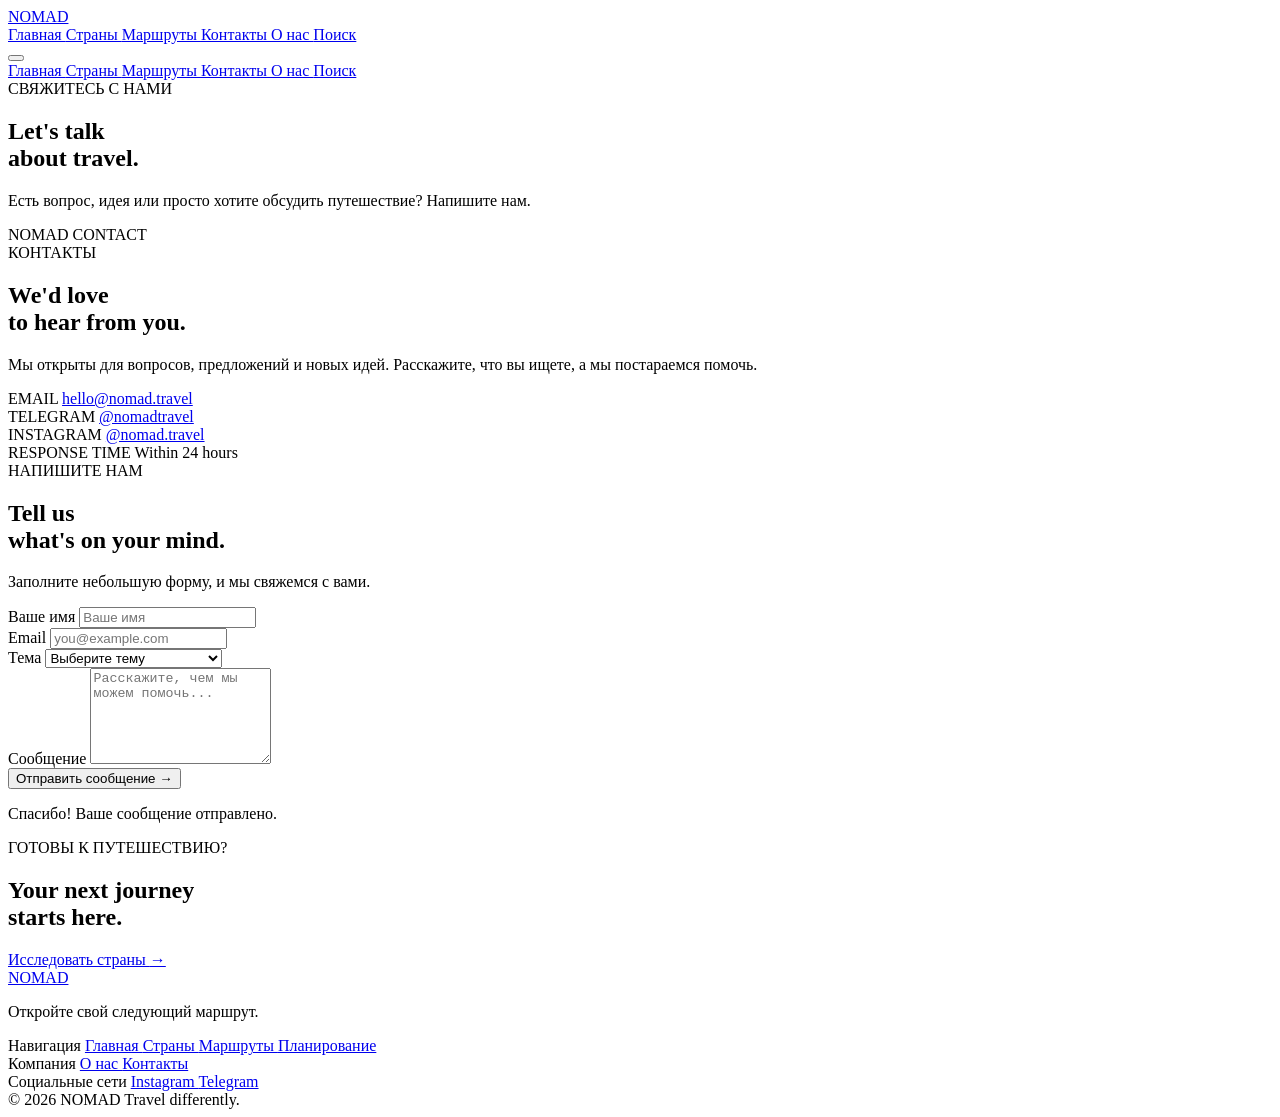
==== commit 8ef8237a: "Add contacts.html for contact information page" ====
--- a/contacts.html
+++ b/contacts.html
@@ -12,7 +12,7 @@
 
     <meta
         name="description"
-        content="NOMAD — контакты. Свяжитесь с нами по вопросам путешествий, маршрутов и сотрудничества."
+        content="NOMAD — свяжитесь с нами по вопросам путешествий, маршрутов и сотрудничества."
     >
 
     <title>NOMAD — Контакты</title>
@@ -34,21 +34,13 @@
     >
 
 
-    <!-- Main CSS -->
+    <!-- Contacts CSS -->
 
     <link
         rel="stylesheet"
         href="css/contacts.css"
     >
 
-
-    <!-- Contacts CSS -->
-
-    <link
-        rel="stylesheet"
-        href="css/contacts.css"
-    >
-
 </head>
 
 
@@ -59,73 +51,71 @@
          HEADER
     ========================================== -->
 
-    <header class="contacts-header">
-
-        <div class="container contacts-header__inner">
+    <header class="header">
+
+        <div class="container header__inner">
 
 
             <a
                 href="index.html"
-                class="contacts-logo"
+                class="logo"
             >
                 NOMAD
             </a>
 
 
-            <!-- Desktop navigation -->
-
-            <nav class="contacts-navigation">
+            <nav class="navigation">
 
                 <a
                     href="index.html"
-                    class="contacts-navigation__link"
+                    class="navigation__link"
                 >
                     Главная
                 </a>
 
                 <a
                     href="countries.html"
-                    class="contacts-navigation__link"
+                    class="navigation__link"
                 >
                     Страны
                 </a>
 
                 <a
                     href="routes.html"
-                    class="contacts-navigation__link"
+                    class="navigation__link"
                 >
                     Маршруты
                 </a>
 
                 <a
                     href="contacts.html"
-                    class="contacts-navigation__link active"
+                    class="navigation__link active"
                 >
                     Контакты
                 </a>
 
                 <a
                     href="about.html"
-                    class="contacts-navigation__link"
+                    class="navigation__link"
                 >
                     О нас
                 </a>
 
                 <a
                     href="search.html"
-                    class="contacts-navigation__search"
+                    class="navigation__search"
                 >
-                    <span class="contacts-search-icon"></span>
+                    <span class="search-icon"></span>
                     Поиск
                 </a>
 
             </nav>
 
 
-            <!-- Mobile menu button -->
+            <!-- Mobile menu -->
 
             <button
-                class="contacts-menu-button"
+                class="menu-button"
                 type="button"
                 aria-label="Открыть меню"
                 aria-expanded="false"
@@ -142,7 +132,7 @@
 
         <!-- Mobile navigation -->
 
-        <div class="contacts-mobile-navigation">
+        <div class="mobile-navigation">
 
             <a href="index.html">
                 Главная
@@ -181,47 +171,176 @@
              HERO
         ========================================== -->
 
-        <section class="contacts-hero">
+        <section class="contact-hero">
+
+
+            <div class="contact-hero__image"></div>
+
+            <div class="contact-hero__overlay"></div>
+
+
+            <div class="contact-hero__content">
+
+                <div class="container">
+
+
+                    <div class="contact-hero__text">
+
+                        <span class="section-label">
+                            СВЯЖИТЕСЬ С НАМИ
+                        </span>
+
+
+                        <h1>
+                            Let's talk
+                            <br>
+                            about travel.
+                        </h1>
+
+
+                        <p>
+                            Есть вопрос, идея или просто хотите
+                            обсудить путешествие? Напишите нам.
+                        </p>
+
+                    </div>
+
+                </div>
+
+            </div>
+
+
+            <div class="contact-hero__bottom">
+
+                <div class="container contact-hero__bottom-inner">
+
+                    <span>
+                        NOMAD
+                    </span>
+
+                    <span class="hero-line"></span>
+
+                    <span>
+                        CONTACT
+                    </span>
+
+                </div>
+
+            </div>
+
+
+        </section>
+
+
+
+        <!-- =========================================
+             CONTACT INFORMATION
+        ========================================== -->
+
+        <section class="contact-info">
 
             <div class="container">
 
-                <div class="contacts-hero__content">
-
-                    <span class="contacts-label">
-                        СВЯЖИТЕСЬ С НАМИ
-                    </span>
-
-
-                    <h1>
-                        Let's talk
-                        <br>
-                        about travel.
-                    </h1>
-
-
-                    <p>
-                        Есть вопрос, идея или хотите
-                        обсудить путешествие?
-                        Напишите нам — мы будем рады помочь.
-                    </p>
+
+                <div class="contact-info__grid">
+
+
+                    <!-- LEFT -->
+
+                    <div class="contact-info__intro">
+
+                        <span class="section-label">
+                            КОНТАКТЫ
+                        </span>
+
+
+                        <h2>
+                            We'd love
+                            <br>
+                            to hear from you.
+                        </h2>
+
+
+                        <p>
+                            Мы открыты для вопросов, предложений
+                            и новых идей. Расскажите, что вы ищете,
+                            а мы постараемся помочь.
+                        </p>
+
+                    </div>
+
+
+
+                    <!-- RIGHT -->
+
+                    <div class="contact-details">
+
+
+                        <div class="contact-detail">
+
+                            <span class="contact-detail__label">
+                                EMAIL
+                            </span>
+
+                            <a
+                                href="mailto:hello@nomad.travel"
+                                class="contact-detail__value"
+                            >
+                                hello@nomad.travel
+                            </a>
+
+                        </div>
+
+
+                        <div class="contact-detail">
+
+                            <span class="contact-detail__label">
+                                TELEGRAM
+                            </span>
+
+                            <a
+                                href="#"
+                                class="contact-detail__value"
+                            >
+                                @nomadtravel
+                            </a>
+
+                        </div>
+
+
+                        <div class="contact-detail">
+
+                            <span class="contact-detail__label">
+                                INSTAGRAM
+                            </span>
+
+                            <a
+                                href="#"
+                                class="contact-detail__value"
+                            >
+                                @nomad.travel
+                            </a>
+
+                        </div>
+
+
+                        <div class="contact-detail">
+
+                            <span class="contact-detail__label">
+                                RESPONSE TIME
+                            </span>
+
+                            <span class="contact-detail__value">
+                                Within 24 hours
+                            </span>
+
+                        </div>
+
+
+                    </div>
 
                 </div>
 
-
-                <div class="contacts-hero__bottom">
-
-                    <span>
-                        NOMAD / CONTACTS
-                    </span>
-
-                    <span class="contacts-hero__line"></span>
-
-                    <span>
-                        01
-                    </span>
-
-                </div>
-
             </div>
 
         </section>
@@ -229,280 +348,165 @@
 
 
         <!-- =========================================
-             CONTACTS
+             CONTACT FORM
         ========================================== -->
 
-        <section class="contacts-section">
+        <section class="contact-form-section">
 
             <div class="container">
 
-                <div class="contacts-layout">
-
-
-                    <!-- =================================
-                         CONTACT INFORMATION
-                    ================================== -->
-
-                    <div class="contacts-information">
-
-                        <span class="contacts-label">
-                            НАШИ КОНТАКТЫ
+
+                <div class="contact-form-box">
+
+
+                    <div class="contact-form-intro">
+
+                        <span class="section-label">
+                            НАПИШИТЕ НАМ
                         </span>
 
 
                         <h2>
-                            We are
+                            Tell us
                             <br>
-                            here.
+                            what's on your mind.
                         </h2>
 
 
-                        <div class="contacts-list">
-
-
-                            <div class="contact-item">
-
-                                <span class="contact-item__label">
-                                    Email
-                                </span>
-
-                                <a
-                                    href="mailto:hello@nomad.travel"
-                                    class="contact-item__value"
-                                >
-                                    hello@nomad.travel
-                                </a>
-
-                            </div>
-
-
-                            <div class="contact-item">
-
-                                <span class="contact-item__label">
-                                    Телефон
-                                </span>
-
-                                <a
-                                    href="tel:+77001234567"
-                                    class="contact-item__value"
-                                >
-                                    +7 700 123 45 67
-                                </a>
-
-                            </div>
-
-
-                            <div class="contact-item">
-
-                                <span class="contact-item__label">
-                                    Адрес
-                                </span>
-
-                                <span class="contact-item__value">
-                                    Almaty, Kazakhstan
-                                </span>
-
-                            </div>
-
-
-                            <div class="contact-item">
-
-                                <span class="contact-item__label">
-                                    Социальные сети
-                                </span>
-
-                                <div class="contacts-socials">
-
-                                    <a href="#">
-                                        Instagram
-                                    </a>
-
-                                    <a href="#">
-                                        Telegram
-                                    </a>
-
-                                </div>
-
-                            </div>
-
-
-                        </div>
-
-                    </div>
-
-
-
-                    <!-- =================================
-                         FORM
-                    ================================== -->
-
-                    <div class="contacts-form-wrapper">
-
-
-                        <div class="contacts-form-heading">
-
-                            <span class="contacts-label">
-                                НАПИШИТЕ НАМ
-                            </span>
-
-                            <p>
-                                Заполните форму, и мы
-                                свяжемся с вами.
-                            </p>
-
-                        </div>
-
-
-                        <form
-                            class="contacts-form"
-                            id="contactsForm"
-                        >
-
-
-                            <div class="contacts-field">
-
-                                <label for="contactName">
+                        <p>
+                            Заполните небольшую форму,
+                            и мы свяжемся с вами.
+                        </p>
+
+                    </div>
+
+
+
+                    <form
+                        class="contact-form"
+                        id="contactForm"
+                    >
+
+
+                        <div class="form-row">
+
+
+                            <div class="form-group">
+
+                                <label for="name">
                                     Ваше имя
                                 </label>
 
                                 <input
                                     type="text"
-                                    id="contactName"
+                                    id="name"
                                     name="name"
-                                    placeholder="Введите имя"
-                                    autocomplete="name"
+                                    placeholder="Ваше имя"
                                     required
                                 >
 
                             </div>
 
 
-                            <div class="contacts-field">
-
-                                <label for="contactEmail">
+                            <div class="form-group">
+
+                                <label for="email">
                                     Email
                                 </label>
 
                                 <input
                                     type="email"
-                                    id="contactEmail"
+                                    id="email"
                                     name="email"
                                     placeholder="you@example.com"
-                                    autocomplete="email"
                                     required
                                 >
 
                             </div>
 
 
-                            <div class="contacts-field">
-
-                                <label for="contactSubject">
-                                    Тема
-                                </label>
-
-                                <select
-                                    id="contactSubject"
-                                    name="subject"
-                                    required
-                                >
-
-                                    <option
-                                        value=""
-                                        selected
-                                        disabled
-                                    >
-                                        Выберите тему
-                                    </option>
-
-                                    <option value="route">
-                                        Вопрос о маршруте
-                                    </option>
-
-                                    <option value="planning">
-                                        Планирование путешествия
-                                    </option>
-
-                                    <option value="cooperation">
-                                        Сотрудничество
-                                    </option>
-
-                                    <option value="other">
-                                        Другое
-                                    </option>
-
-                                </select>
-
-                            </div>
-
-
-                            <div class="contacts-field">
-
-                                <label for="contactMessage">
-                                    Сообщение
-                                </label>
-
-                                <textarea
-                                    id="contactMessage"
-                                    name="message"
-                                    rows="5"
-                                    placeholder="Расскажите, чем мы можем помочь..."
-                                    required
-                                ></textarea>
-
-                            </div>
-
-
-                            <button
-                                type="submit"
-                                class="contacts-submit"
+                        </div>
+
+
+
+                        <div class="form-group">
+
+                            <label for="subject">
+                                Тема
+                            </label>
+
+                            <select
+                                id="subject"
+                                name="subject"
                             >
 
-                                Отправить сообщение
-
-                                <span>
-                                    →
-                                </span>
-
-                            </button>
-
-
-                        </form>
-
-
-                        <!-- Success message -->
-
-                        <div
-                            class="contacts-success"
-                            id="contactsSuccess"
+                                <option value="">
+                                    Выберите тему
+                                </option>
+
+                                <option value="route">
+                                    Вопрос о маршруте
+                                </option>
+
+                                <option value="travel">
+                                    Помощь с путешествием
+                                </option>
+
+                                <option value="cooperation">
+                                    Сотрудничество
+                                </option>
+
+                                <option value="other">
+                                    Другое
+                                </option>
+
+                            </select>
+
+                        </div>
+
+
+
+                        <div class="form-group">
+
+                            <label for="message">
+                                Сообщение
+                            </label>
+
+                            <textarea
+                                id="message"
+                                name="message"
+                                rows="6"
+                                placeholder="Расскажите, чем мы можем помочь..."
+                                required
+                            ></textarea>
+
+                        </div>
+
+
+
+                        <button
+                            type="submit"
+                            class="contact-form__button"
                         >
 
-                            <div class="contacts-success__icon">
-                                ✓
-                            </div>
-
-                            <h3>
-                                Сообщение отправлено
-                            </h3>
-
-                            <p>
-                                Спасибо! Мы получили ваше сообщение
-                                и свяжемся с вами в ближайшее время.
-                            </p>
-
-                            <button
-                                type="button"
-                                id="sendAnotherMessage"
-                            >
-                                Отправить ещё одно
-                                <span>→</span>
-                            </button>
-
-                        </div>
-
-
-                    </div>
-
+                            Отправить сообщение
+
+                            <span>
+                                →
+                            </span>
+
+                        </button>
+
+
+                        <p
+                            class="form-success"
+                            id="formSuccess"
+                        >
+                            Спасибо! Ваше сообщение отправлено.
+                        </p>
+
+
+                    </form>
 
                 </div>
 
@@ -516,40 +520,36 @@
              CTA
         ========================================== -->
 
-        <section class="contacts-cta">
+        <section class="contact-cta">
 
             <div class="container">
 
-                <div class="contacts-cta__inner">
+
+                <div class="contact-cta__box">
 
 
                     <div>
 
-                        <span class="contacts-label">
-                            ВАШ СЛЕДУЮЩИЙ ШАГ
+                        <span class="section-label">
+                            ГОТОВЫ К ПУТЕШЕСТВИЮ?
                         </span>
 
 
                         <h2>
-                            Start your
+                            Your next journey
                             <br>
-                            next journey.
+                            starts here.
                         </h2>
 
                     </div>
 
 
                     <a
-                        href="plan.html"
-                        class="contacts-cta__button"
+                        href="countries.html"
+                        class="contact-cta__button"
                     >
-
-                        Запланировать маршрут
-
-                        <span>
-                            →
-                        </span>
-
+                        Исследовать страны
+                        <span>→</span>
                     </a>
 
 
